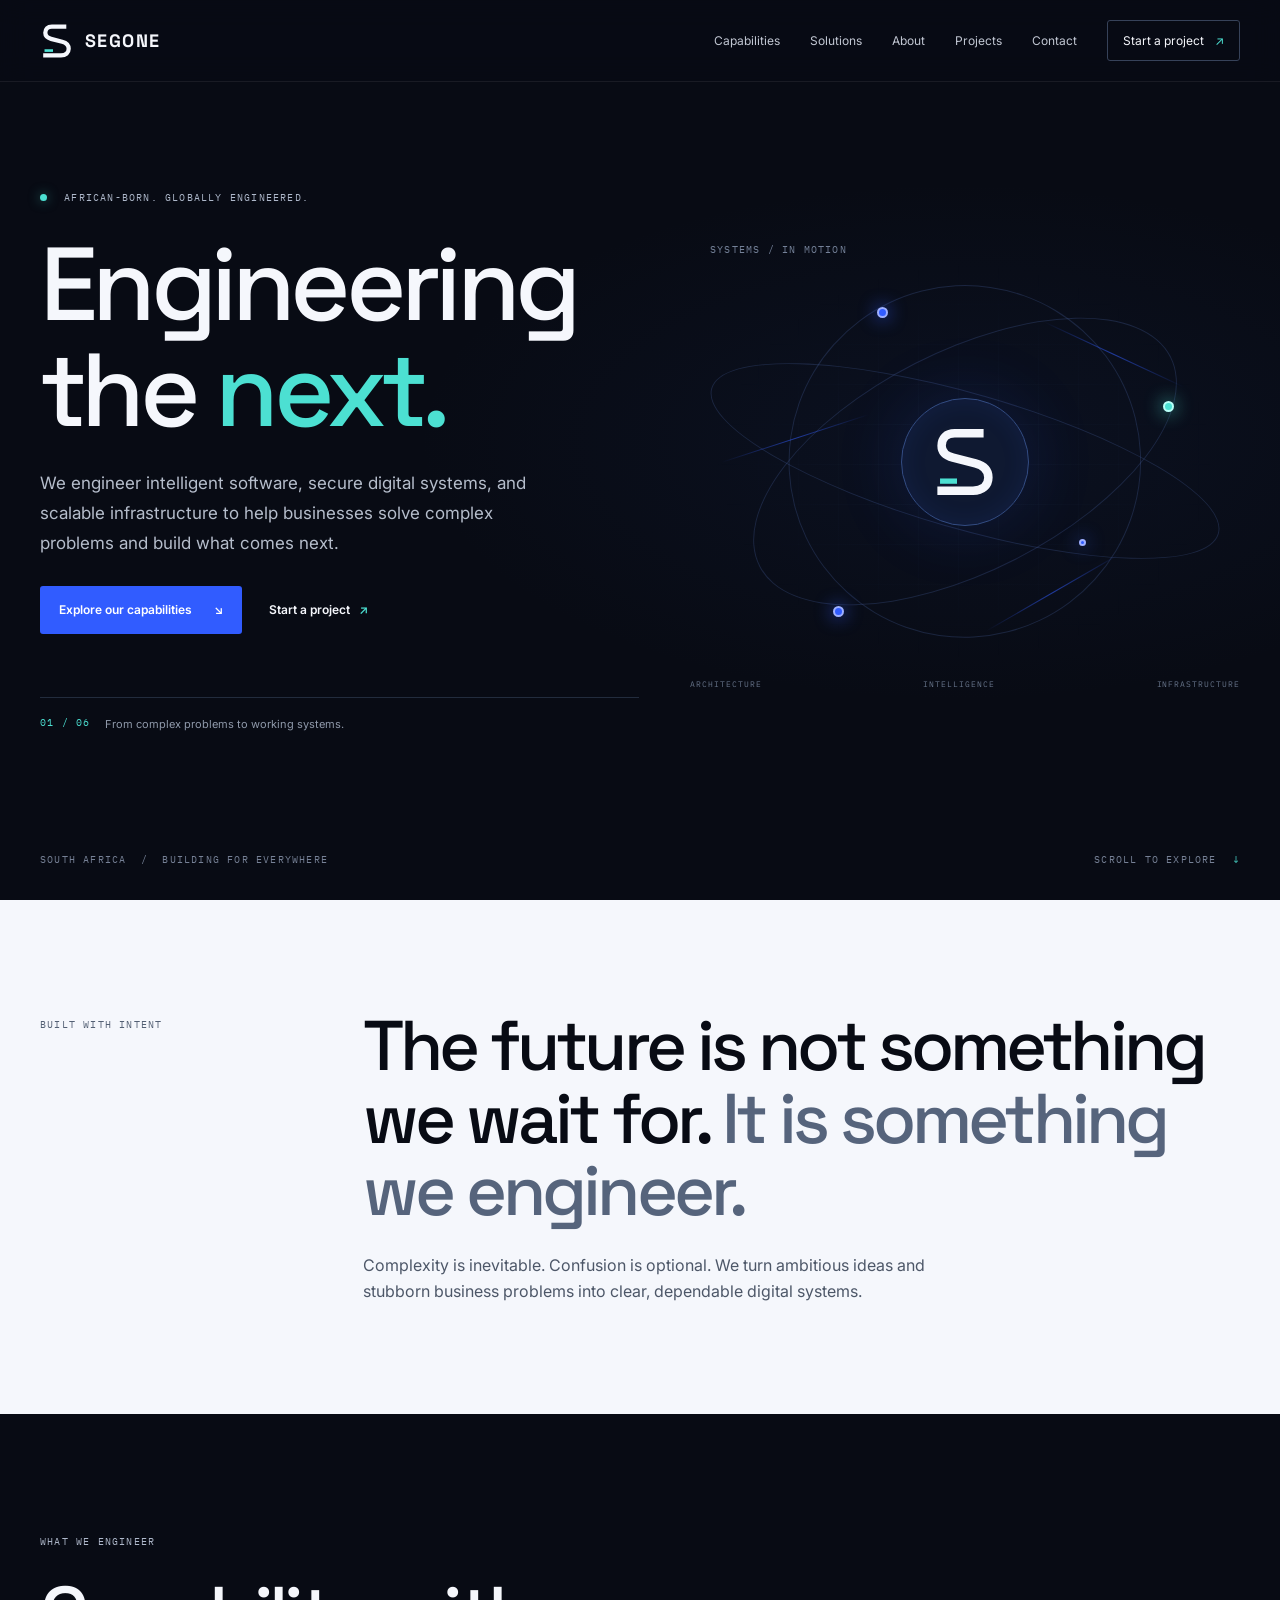
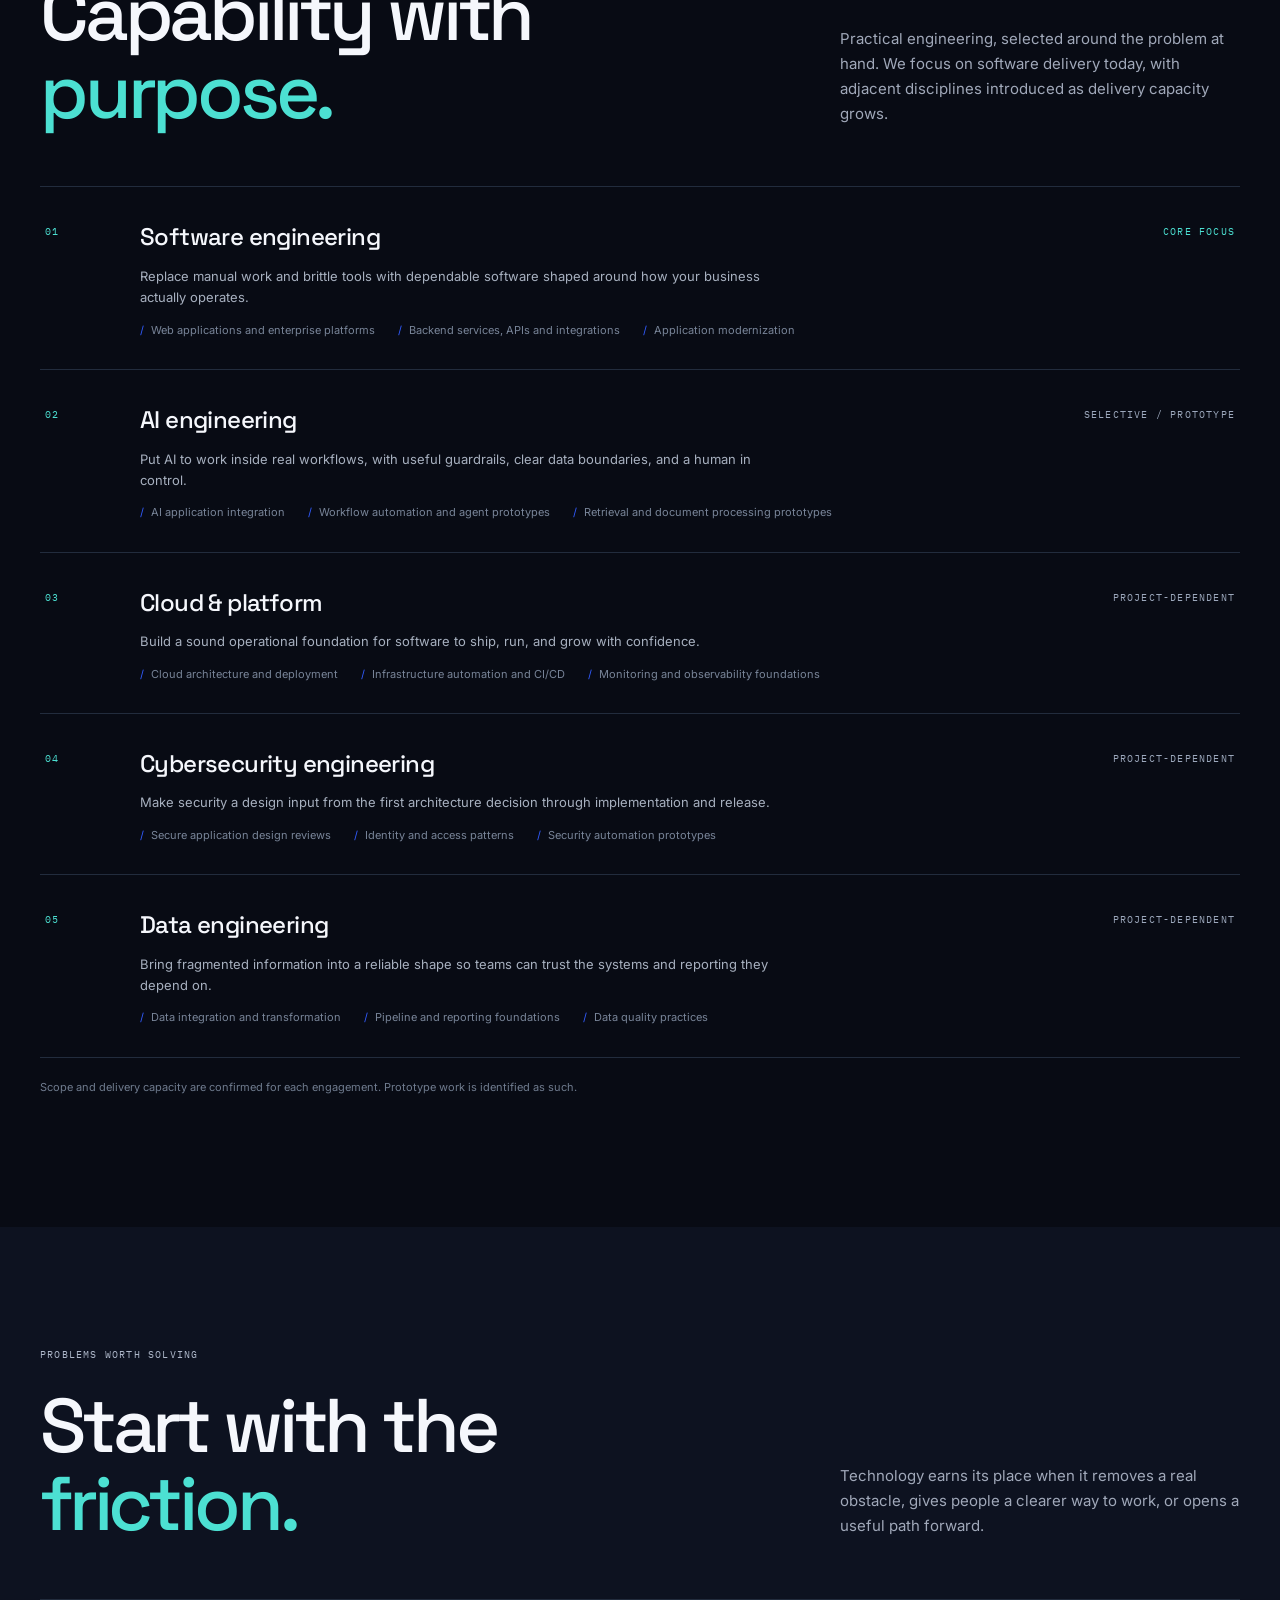
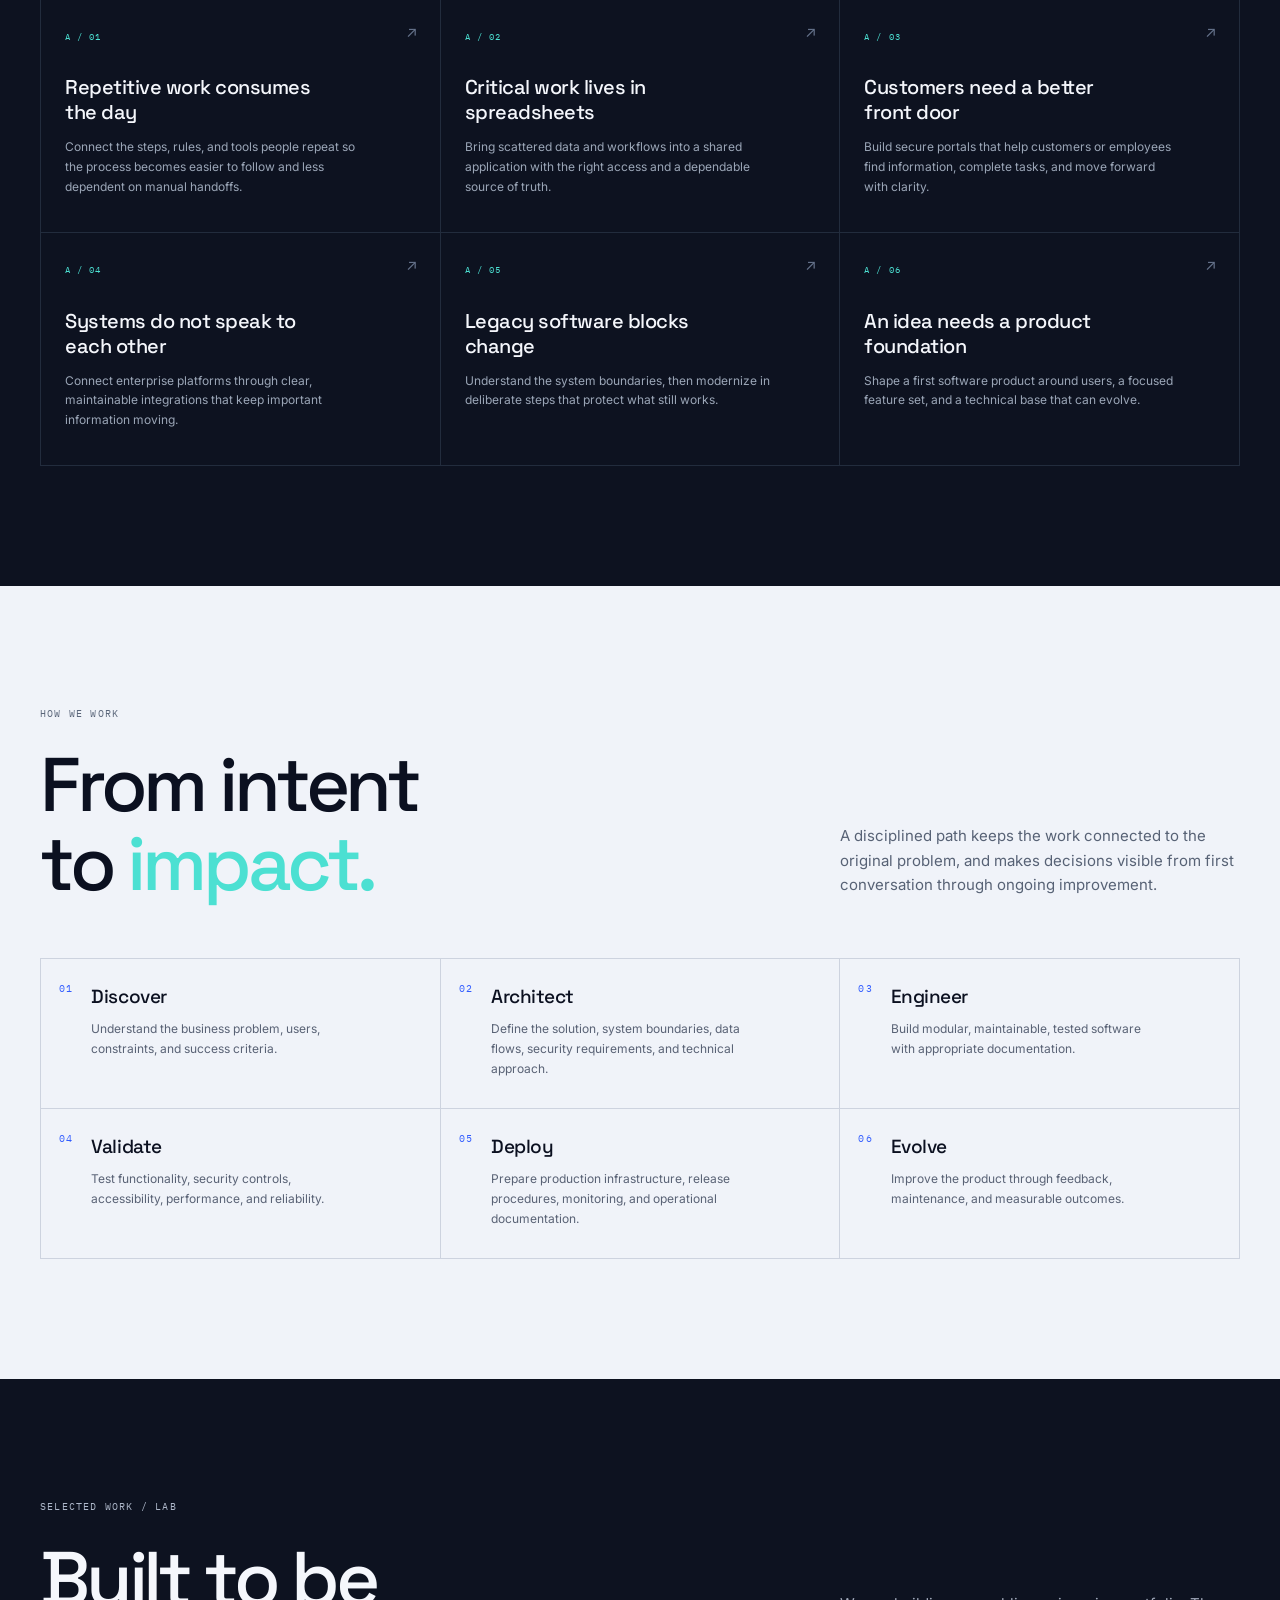
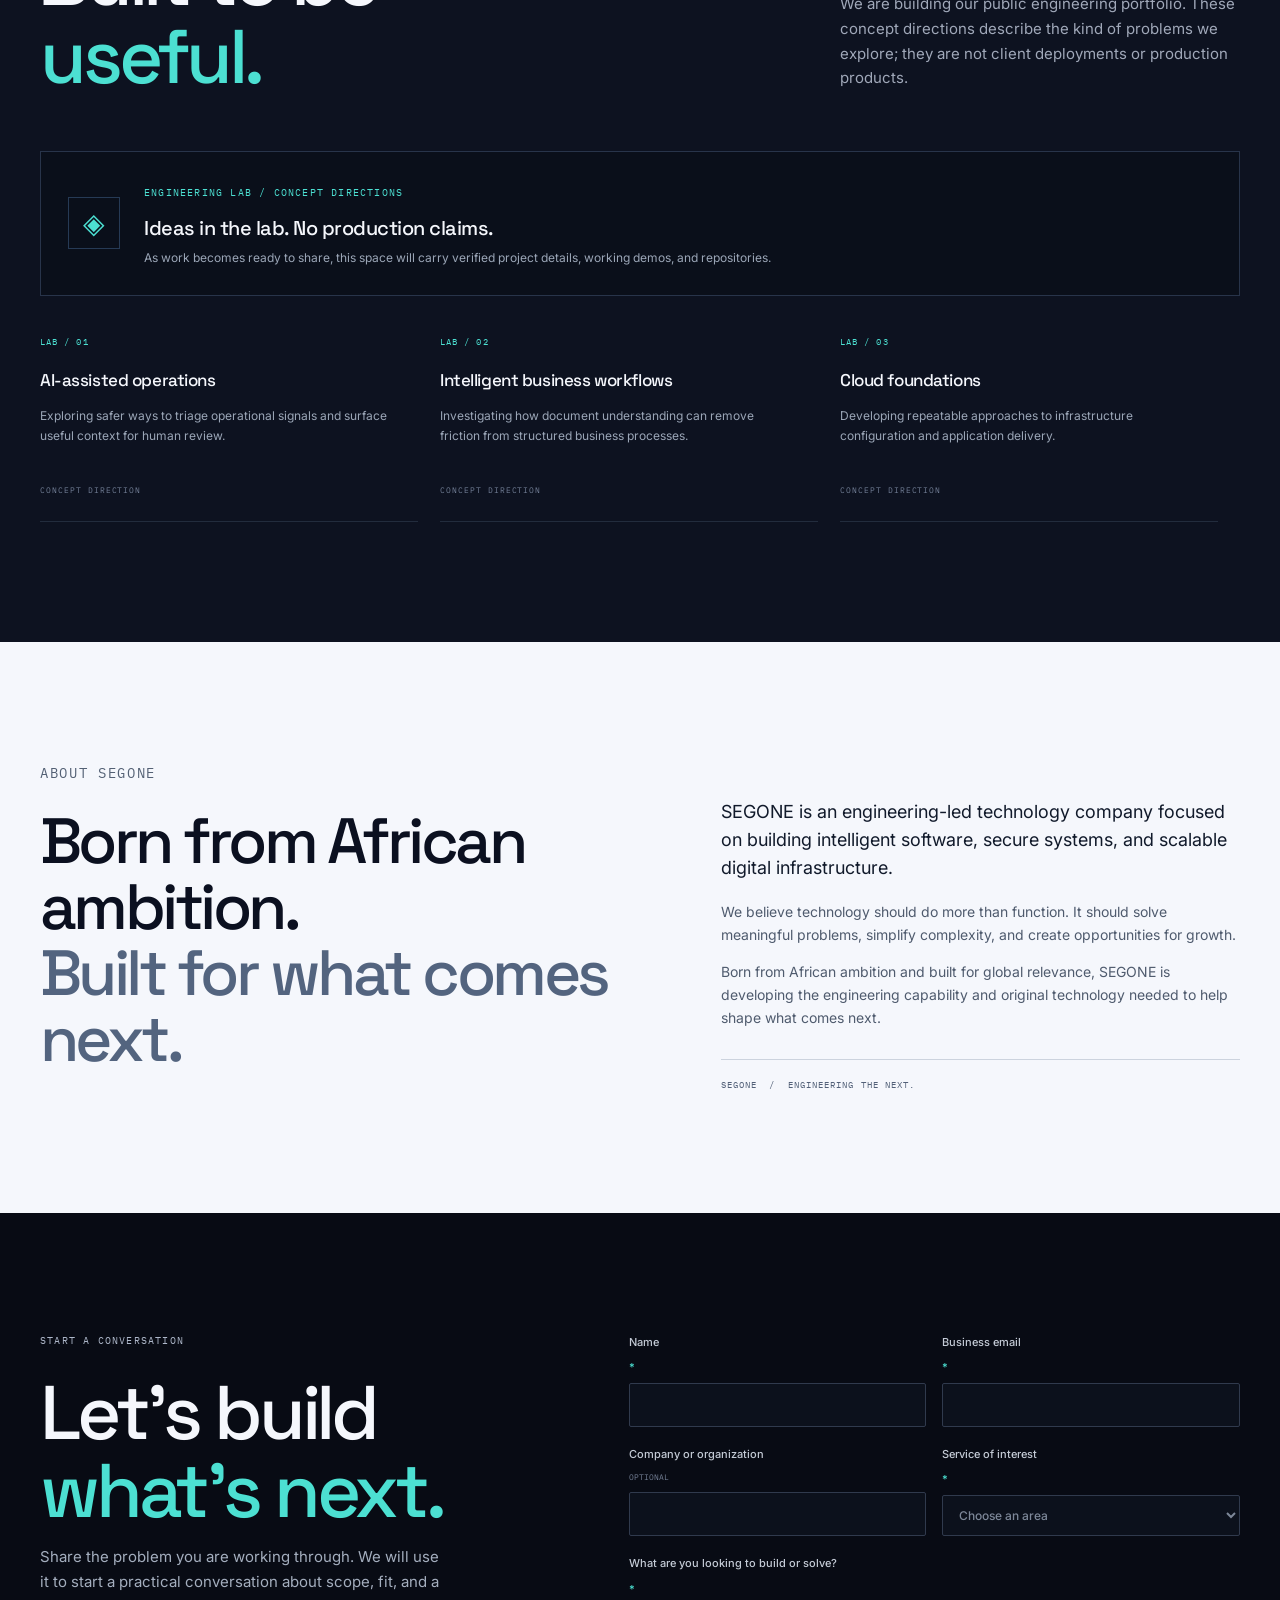
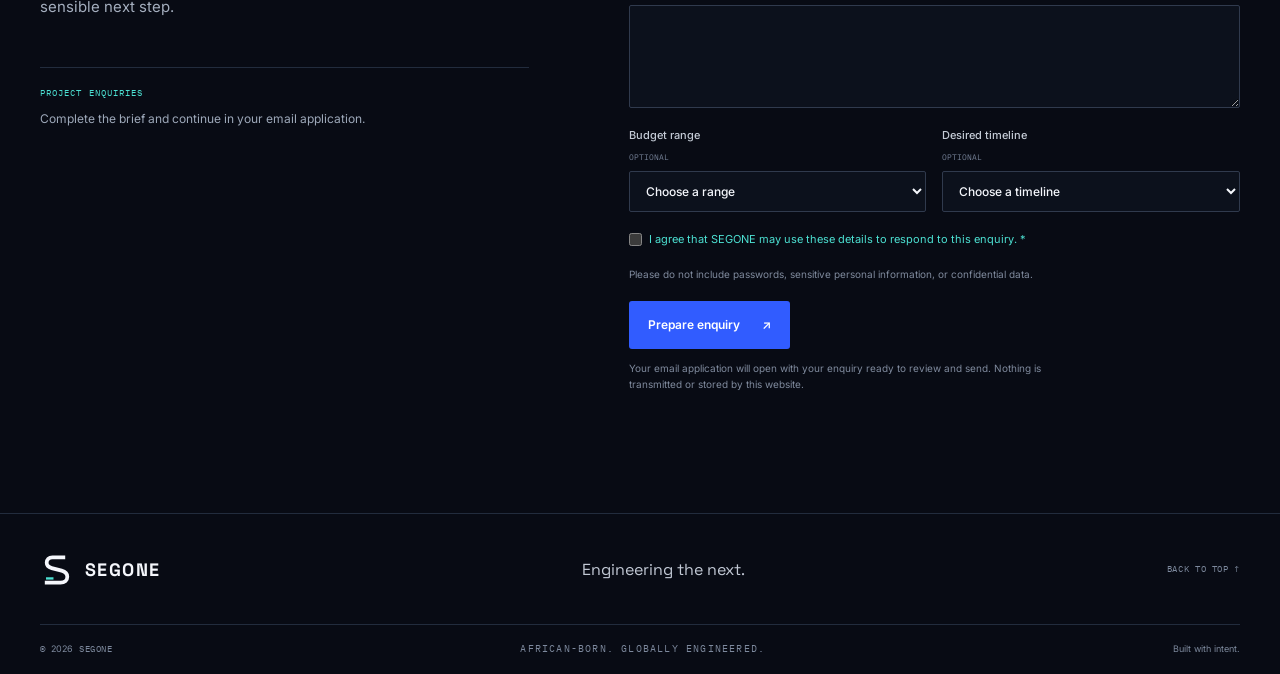
==== index.html @ 9eefb043 "Build SEGONE corporate website" ====
<!doctype html>
<html lang="en">
<head>
  <meta charset="utf-8">
  <meta name="viewport" content="width=device-width, initial-scale=1">
  <meta name="theme-color" content="#080b14">
  <meta name="description" content="SEGONE engineers intelligent software, secure digital systems, and scalable infrastructure to help businesses build what comes next.">
  <meta property="og:type" content="website">
  <meta property="og:title" content="SEGONE — Engineering the next.">
  <meta property="og:description" content="African-born. Globally engineered. Software, platforms, and intelligent systems built for what comes next.">
  <title>SEGONE — Engineering the next.</title>
  <link rel="icon" href="/assets/segone-mark.svg" type="image/svg+xml">
  <link rel="preconnect" href="https://fonts.googleapis.com">
  <link rel="preconnect" href="https://fonts.gstatic.com" crossorigin>
  <link href="https://fonts.googleapis.com/css2?family=IBM+Plex+Mono:wght@400;500&family=Inter:wght@400;500;600;700&family=Space+Grotesk:wght@400;500;600;700&display=swap" rel="stylesheet">
  <link rel="stylesheet" href="/styles.css">
  <script src="/script.js" defer></script>
</head>
<body>
  <a class="skip-link" href="#main">Skip to content</a>
  <header class="site-header" id="top">
    <div class="container nav-wrap">
      <a class="brand" href="#top" aria-label="SEGONE home">
        <img src="/assets/segone-mark.svg" alt="" width="34" height="34">
        <span>SEGONE</span>
      </a>
      <button class="menu-toggle" type="button" aria-expanded="false" aria-controls="primary-nav" aria-label="Open navigation"><span></span><span></span></button>
      <nav id="primary-nav" class="primary-nav" aria-label="Main navigation">
        <a href="#capabilities">Capabilities</a><a href="#solutions">Solutions</a><a href="#about">About</a><a href="#work">Projects</a><a href="#contact">Contact</a>
        <a class="nav-cta" href="#contact">Start a project <span aria-hidden="true">↗</span></a>
      </nav>
    </div>
  </header>
  <main id="main">
    <section class="hero section-pad">
      <div class="container hero-grid">
        <div class="hero-copy">
          <p class="eyebrow"><span class="status-dot"></span> AFRICAN-BORN. GLOBALLY ENGINEERED.</p>
          <h1>Engineering<br>the <span>next.</span></h1>
          <p class="hero-lede">We engineer intelligent software, secure digital systems, and scalable infrastructure to help businesses solve complex problems and build what comes next.</p>
          <div class="hero-actions"><a class="button button-primary" href="#capabilities">Explore our capabilities <span aria-hidden="true">↘</span></a><a class="text-link" href="#contact">Start a project <span aria-hidden="true">↗</span></a></div>
          <div class="hero-note"><span class="mono">01 / 06</span><span>From complex problems to working systems.</span></div>
        </div>
        <div class="system-visual" aria-label="Abstract systems architecture illustration" role="img">
          <div class="visual-label mono">SYSTEMS / IN MOTION</div><div class="orbit orbit-one"></div><div class="orbit orbit-two"></div><div class="orbit orbit-three"></div>
          <div class="core"><img src="/assets/segone-mark.svg" alt="" width="76" height="76"></div>
          <span class="node node-a"></span><span class="node node-b"></span><span class="node node-c"></span><span class="node node-d"></span>
          <span class="trace trace-a"></span><span class="trace trace-b"></span><span class="trace trace-c"></span>
          <div class="visual-caption mono"><span>ARCHITECTURE</span><span>INTELLIGENCE</span><span>INFRASTRUCTURE</span></div>
        </div>
      </div>
      <div class="container hero-foot"><span class="mono">SOUTH AFRICA&nbsp; / &nbsp;BUILDING FOR EVERYWHERE</span><span class="scroll-cue">SCROLL TO EXPLORE <span aria-hidden="true">↓</span></span></div>
    </section>

    <section class="intro section-pad"><div class="container intro-grid"><p class="eyebrow">BUILT WITH INTENT</p><h2>The future is not something we wait for. <span>It is something we engineer.</span></h2><p class="intro-copy">Complexity is inevitable. Confusion is optional. We turn ambitious ideas and stubborn business problems into clear, dependable digital systems.</p></div></section>

    <section class="section-pad capabilities" id="capabilities"><div class="container"><div class="section-heading"><div><p class="eyebrow">WHAT WE ENGINEER</p><h2>Capability with<br><span>purpose.</span></h2></div><p>Practical engineering, selected around the problem at hand. We focus on software delivery today, with adjacent disciplines introduced as delivery capacity grows.</p></div>
      <div class="capability-list">
        <article class="capability"><span class="cap-index mono">01</span><div><h3>Software engineering</h3><p>Replace manual work and brittle tools with dependable software shaped around how your business actually operates.</p><ul><li>Web applications and enterprise platforms</li><li>Backend services, APIs and integrations</li><li>Application modernization</li></ul></div><span class="cap-status">CORE FOCUS</span></article>
        <article class="capability"><span class="cap-index mono">02</span><div><h3>AI engineering</h3><p>Put AI to work inside real workflows, with useful guardrails, clear data boundaries, and a human in control.</p><ul><li>AI application integration</li><li>Workflow automation and agent prototypes</li><li>Retrieval and document processing prototypes</li></ul></div><span class="cap-status planned">SELECTIVE / PROTOTYPE</span></article>
        <article class="capability"><span class="cap-index mono">03</span><div><h3>Cloud &amp; platform</h3><p>Build a sound operational foundation for software to ship, run, and grow with confidence.</p><ul><li>Cloud architecture and deployment</li><li>Infrastructure automation and CI/CD</li><li>Monitoring and observability foundations</li></ul></div><span class="cap-status planned">PROJECT-DEPENDENT</span></article>
        <article class="capability"><span class="cap-index mono">04</span><div><h3>Cybersecurity engineering</h3><p>Make security a design input from the first architecture decision through implementation and release.</p><ul><li>Secure application design reviews</li><li>Identity and access patterns</li><li>Security automation prototypes</li></ul></div><span class="cap-status planned">PROJECT-DEPENDENT</span></article>
        <article class="capability"><span class="cap-index mono">05</span><div><h3>Data engineering</h3><p>Bring fragmented information into a reliable shape so teams can trust the systems and reporting they depend on.</p><ul><li>Data integration and transformation</li><li>Pipeline and reporting foundations</li><li>Data quality practices</li></ul></div><span class="cap-status planned">PROJECT-DEPENDENT</span></article>
      </div><p class="fine-print">Scope and delivery capacity are confirmed for each engagement. Prototype work is identified as such.</p>
    </div></section>

    <section class="section-pad solutions" id="solutions"><div class="container"><div class="section-heading"><div><p class="eyebrow">PROBLEMS WORTH SOLVING</p><h2>Start with the<br><span>friction.</span></h2></div><p>Technology earns its place when it removes a real obstacle, gives people a clearer way to work, or opens a useful path forward.</p></div>
      <div class="solution-grid">
        <article class="solution"><span class="solution-number mono">A / 01</span><h3>Repetitive work consumes the day</h3><p>Connect the steps, rules, and tools people repeat so the process becomes easier to follow and less dependent on manual handoffs.</p><span class="solution-arrow" aria-hidden="true">↗</span></article>
        <article class="solution"><span class="solution-number mono">A / 02</span><h3>Critical work lives in spreadsheets</h3><p>Bring scattered data and workflows into a shared application with the right access and a dependable source of truth.</p><span class="solution-arrow" aria-hidden="true">↗</span></article>
        <article class="solution"><span class="solution-number mono">A / 03</span><h3>Customers need a better front door</h3><p>Build secure portals that help customers or employees find information, complete tasks, and move forward with clarity.</p><span class="solution-arrow" aria-hidden="true">↗</span></article>
        <article class="solution"><span class="solution-number mono">A / 04</span><h3>Systems do not speak to each other</h3><p>Connect enterprise platforms through clear, maintainable integrations that keep important information moving.</p><span class="solution-arrow" aria-hidden="true">↗</span></article>
        <article class="solution"><span class="solution-number mono">A / 05</span><h3>Legacy software blocks change</h3><p>Understand the system boundaries, then modernize in deliberate steps that protect what still works.</p><span class="solution-arrow" aria-hidden="true">↗</span></article>
        <article class="solution"><span class="solution-number mono">A / 06</span><h3>An idea needs a product foundation</h3><p>Shape a first software product around users, a focused feature set, and a technical base that can evolve.</p><span class="solution-arrow" aria-hidden="true">↗</span></article>
      </div>
    </div></section>

    <section class="section-pad approach"><div class="container"><div class="section-heading"><div><p class="eyebrow">HOW WE WORK</p><h2>From intent<br>to <span>impact.</span></h2></div><p>A disciplined path keeps the work connected to the original problem, and makes decisions visible from first conversation through ongoing improvement.</p></div>
      <ol class="steps"><li><span class="step-no mono">01</span><div><h3>Discover</h3><p>Understand the business problem, users, constraints, and success criteria.</p></div></li><li><span class="step-no mono">02</span><div><h3>Architect</h3><p>Define the solution, system boundaries, data flows, security requirements, and technical approach.</p></div></li><li><span class="step-no mono">03</span><div><h3>Engineer</h3><p>Build modular, maintainable, tested software with appropriate documentation.</p></div></li><li><span class="step-no mono">04</span><div><h3>Validate</h3><p>Test functionality, security controls, accessibility, performance, and reliability.</p></div></li><li><span class="step-no mono">05</span><div><h3>Deploy</h3><p>Prepare production infrastructure, release procedures, monitoring, and operational documentation.</p></div></li><li><span class="step-no mono">06</span><div><h3>Evolve</h3><p>Improve the product through feedback, maintenance, and measurable outcomes.</p></div></li></ol>
    </div></section>

    <section class="section-pad work" id="work"><div class="container"><div class="section-heading"><div><p class="eyebrow">SELECTED WORK / LAB</p><h2>Built to be<br><span>useful.</span></h2></div><p>We are building our public engineering portfolio. These concept directions describe the kind of problems we explore; they are not client deployments or production products.</p></div>
      <div class="lab-note"><span class="lab-symbol" aria-hidden="true">◈</span><div><span class="cap-status">ENGINEERING LAB / CONCEPT DIRECTIONS</span><h3>Ideas in the lab. No production claims.</h3><p>As work becomes ready to share, this space will carry verified project details, working demos, and repositories.</p></div></div>
      <div class="concept-list"><div><span class="mono">LAB / 01</span><h3>AI-assisted operations</h3><p>Exploring safer ways to triage operational signals and surface useful context for human review.</p><span class="concept-state">CONCEPT DIRECTION</span></div><div><span class="mono">LAB / 02</span><h3>Intelligent business workflows</h3><p>Investigating how document understanding can remove friction from structured business processes.</p><span class="concept-state">CONCEPT DIRECTION</span></div><div><span class="mono">LAB / 03</span><h3>Cloud foundations</h3><p>Developing repeatable approaches to infrastructure configuration and application delivery.</p><span class="concept-state">CONCEPT DIRECTION</span></div></div>
    </div></section>

    <section class="section-pad about" id="about"><div class="container about-grid"><div><p class="eyebrow">ABOUT SEGONE</p><h2>Born from African ambition.<br><span>Built for what comes next.</span></h2></div><div><p class="about-lede">SEGONE is an engineering-led technology company focused on building intelligent software, secure systems, and scalable digital infrastructure.</p><p>We believe technology should do more than function. It should solve meaningful problems, simplify complexity, and create opportunities for growth.</p><p>Born from African ambition and built for global relevance, SEGONE is developing the engineering capability and original technology needed to help shape what comes next.</p><div class="about-signoff mono">SEGONE&nbsp; / &nbsp;ENGINEERING THE NEXT.</div></div></div></section>

    <section class="section-pad contact" id="contact"><div class="container contact-grid"><div class="contact-copy"><p class="eyebrow">START A CONVERSATION</p><h2>Let's build<br><span>what's next.</span></h2><p>Share the problem you are working through. We will use it to start a practical conversation about scope, fit, and a sensible next step.</p><div class="contact-detail"><span class="mono">PROJECT ENQUIRIES</span><span>Complete the brief and continue in your email application.</span></div></div>
      <form id="enquiry-form" class="enquiry-form" novalidate>
        <div class="form-row"><label for="name">Name <span>*</span><input id="name" name="name" autocomplete="name" required maxlength="100"></label><label for="email">Business email <span>*</span><input id="email" name="email" type="email" autocomplete="email" required maxlength="254"></label></div>
        <div class="form-row"><label for="company">Company or organization <small>OPTIONAL</small><input id="company" name="company" autocomplete="organization" maxlength="120"></label><label for="service">Service of interest <span>*</span><select id="service" name="service" required><option value="">Choose an area</option><option>Software engineering</option><option>AI engineering</option><option>Cloud &amp; platform engineering</option><option>Cybersecurity engineering</option><option>Data engineering</option><option>Not sure yet</option></select></label></div>
        <label for="description">What are you looking to build or solve? <span>*</span><textarea id="description" name="description" rows="4" required minlength="20" maxlength="3000"></textarea></label>
        <div class="form-row"><label for="budget">Budget range <small>OPTIONAL</small><select id="budget" name="budget"><option value="">Choose a range</option><option>Under $5,000</option><option>$5,000–$15,000</option><option>$15,000–$50,000</option><option>$50,000+</option><option>To be determined</option></select></label><label for="timeline">Desired timeline <small>OPTIONAL</small><select id="timeline" name="timeline"><option value="">Choose a timeline</option><option>Within 1 month</option><option>1–3 months</option><option>3–6 months</option><option>Flexible / exploratory</option></select></label></div>
        <label class="consent"><input type="checkbox" name="consent" required><span>I agree that SEGONE may use these details to respond to this enquiry. <span>*</span></span></label>
        <p class="privacy-note">Please do not include passwords, sensitive personal information, or confidential data.</p>
        <div id="form-status" class="form-status" role="status" aria-live="polite"></div>
        <button class="button button-primary submit-button" type="submit">Prepare enquiry <span aria-hidden="true">↗</span></button>
        <p class="form-boundary">Your email application will open with your enquiry ready to review and send. Nothing is transmitted or stored by this website.</p>
      </form>
    </div></section>
  </main>
  <footer class="site-footer"><div class="container footer-top"><a class="brand" href="#top"><img src="/assets/segone-mark.svg" alt="" width="30" height="30"><span>SEGONE</span></a><p>Engineering the next.</p><a class="footer-top-link" href="#top">BACK TO TOP ↑</a></div><div class="container footer-bottom"><span>© <span id="year"></span> SEGONE</span><span class="mono">AFRICAN-BORN. GLOBALLY ENGINEERED.</span><span>Built with intent.</span></div></footer>
</body>
</html>
---- styles.css ----
:root{color-scheme:dark;--obsidian:#080b14;--surface:#0d1220;--surface-2:#111827;--platinum:#f5f7fc;--muted:#a0a8b9;--faint:#697386;--line:#222c3d;--cobalt:#315cff;--teal:#4ce0d2;--font-head:'Space Grotesk',Arial,sans-serif;--font-body:Inter,Arial,sans-serif;--font-mono:'IBM Plex Mono',monospace;--page:1200px}*{box-sizing:border-box}html{scroll-behavior:smooth;scroll-padding-top:88px}body{margin:0;background:var(--obsidian);color:var(--platinum);font-family:var(--font-body);font-size:15px;line-height:1.65;-webkit-font-smoothing:antialiased}a{color:inherit;text-decoration:none}button,input,select,textarea{font:inherit}.container{width:min(var(--page),calc(100% - 64px));margin-inline:auto}.section-pad{padding:120px 0}.skip-link{position:absolute;z-index:20;top:-60px;left:16px;background:var(--platinum);color:var(--obsidian);padding:12px 18px}.skip-link:focus{top:12px}.site-header{height:82px;position:sticky;top:0;z-index:10;background:rgba(8,11,20,.9);backdrop-filter:blur(14px);border-bottom:1px solid rgba(255,255,255,.07)}.nav-wrap,.primary-nav,.brand{display:flex;align-items:center}.nav-wrap{height:100%;justify-content:space-between}.brand{gap:11px;font-family:var(--font-head);font-size:18px;font-weight:700;letter-spacing:.08em}.brand img{width:34px}.primary-nav{gap:30px;font-size:12px;color:#c1c7d3}.primary-nav>a:not(.nav-cta):hover,.text-link:hover{color:var(--teal)}.nav-cta{padding:10px 15px;border:1px solid #364259;border-radius:3px;color:var(--platinum)}.nav-cta span{color:var(--teal);margin-left:8px}.menu-toggle{display:none}.hero{padding-top:108px;padding-bottom:32px;min-height:calc(100vh - 82px);display:flex;flex-direction:column;justify-content:space-between;overflow:hidden;background:radial-gradient(ellipse at 75% 44%,rgba(29,53,111,.14),transparent 40%)}.hero-grid{display:grid;grid-template-columns:1fr .92fr;align-items:center;gap:50px}.eyebrow,.mono,.cap-status,.concept-state,.scroll-cue{font-family:var(--font-mono);font-size:10px;letter-spacing:.12em}.eyebrow{color:#aeb8ca;margin:0 0 24px}.status-dot{display:inline-block;width:7px;height:7px;background:var(--teal);border-radius:50%;margin-right:10px;box-shadow:0 0 12px #4ce0d280}.hero h1,.section-heading h2,.intro h2,.about h2,.contact h2{font-family:var(--font-head);font-weight:500;letter-spacing:-.055em;line-height:1.03;margin:0}.hero h1{font-size:clamp(64px,8.1vw,112px)}.hero h1 span,.section-heading h2 span,.intro h2 span,.about h2 span,.contact h2 span{color:var(--teal)}.hero-lede{max-width:520px;color:#b5bdcb;font-size:17px;line-height:1.75;margin:25px 0 28px}.hero-actions{display:flex;align-items:center;gap:27px}.button{display:inline-flex;align-items:center;justify-content:center;gap:22px;padding:14px 19px;border-radius:3px;font-weight:600;font-size:12px;border:0;cursor:pointer;transition:background .2s,transform .2s}.button-primary{background:var(--cobalt);color:white}.button-primary:hover{background:#466cff;transform:translateY(-2px)}.text-link{font-size:12px;font-weight:600}.text-link span{color:var(--teal);margin-left:6px}.hero-note{display:flex;gap:15px;margin-top:63px;padding-top:17px;border-top:1px solid var(--line);color:#8f99aa;font-size:11px}.hero-note .mono{color:var(--teal)}.system-visual{position:relative;height:470px;max-width:550px;justify-self:end;width:100%;display:grid;place-items:center}.system-visual:before{content:"";position:absolute;inset:8% 5%;background-image:linear-gradient(rgba(68,91,132,.07) 1px,transparent 1px),linear-gradient(90deg,rgba(68,91,132,.07) 1px,transparent 1px);background-size:40px 40px;mask-image:radial-gradient(ellipse,black,transparent 72%)}.visual-label{position:absolute;top:15px;left:20px;color:#748198}.orbit{position:absolute;border:1px solid rgba(91,123,200,.22);border-radius:50%;transform:rotate(-27deg)}.orbit-one{width:84%;height:47%}.orbit-two{width:64%;height:75%;transform:rotate(42deg)}.orbit-three{width:96%;height:29%;transform:rotate(16deg)}.core{width:128px;height:128px;display:grid;place-items:center;background:#0f1931;border:1px solid #334c83;border-radius:50%;box-shadow:0 0 70px #315cff25, inset 0 0 26px #315cff18;z-index:1}.core img{width:68px}.node{position:absolute;z-index:2;width:11px;height:11px;border-radius:50%;background:var(--cobalt);border:2px solid #9fb0ff;box-shadow:0 0 18px #315cff}.node-a{top:17%;left:34%}.node-b{top:37%;right:12%;background:var(--teal);border-color:#b8fff7;box-shadow:0 0 18px #4ce0d2}.node-c{bottom:17%;left:26%}.node-d{bottom:32%;right:28%;width:7px;height:7px}.trace{position:absolute;height:1px;background:linear-gradient(90deg,transparent,#315cff91,transparent);width:28%;transform:rotate(25deg)}.trace-a{top:27%;right:9%}.trace-b{bottom:22%;right:20%;transform:rotate(-30deg)}.trace-c{top:45%;left:5%;transform:rotate(-18deg)}.visual-caption{position:absolute;bottom:5px;width:100%;display:flex;justify-content:space-between;color:#67748a;font-size:8px}.hero-foot{display:flex;justify-content:space-between;color:#768196;font-size:9px}.scroll-cue span{color:var(--teal);margin-left:9px}.intro{background:var(--platinum);color:var(--obsidian);padding-block:110px}.intro-grid{display:grid;grid-template-columns:.5fr 1.5fr;column-gap:30px;row-gap:24px}.intro .eyebrow{color:#536074;margin-top:7px}.intro h2{font-size:clamp(40px,5.5vw,72px);max-width:900px}.intro h2 span{color:#56647c}.intro-copy{grid-column:2;max-width:600px;margin:0;color:#4d5768;font-size:16px}.section-heading{display:flex;justify-content:space-between;align-items:end;gap:50px;margin-bottom:55px}.section-heading h2,.about h2,.contact h2{font-size:clamp(46px,6vw,76px)}.section-heading>p{max-width:400px;color:var(--muted);margin:0 0 5px}.capability-list{border-top:1px solid var(--line)}.capability{display:grid;grid-template-columns:70px 1fr auto;gap:25px;padding:30px 5px;border-bottom:1px solid var(--line);align-items:start}.cap-index{color:var(--teal);padding-top:7px}.capability h3,.solution h3,.steps h3,.lab-note h3,.concept-list h3{font-family:var(--font-head);font-weight:500;letter-spacing:-.025em}.capability h3{font-size:24px;margin:0 0 9px}.capability p{color:#a7b0bf;margin:0 0 12px;max-width:630px;font-size:13px}.capability ul{padding:0;margin:0;list-style:none;display:flex;flex-wrap:wrap;gap:8px 23px;color:#788498;font-size:11px}.capability li:before{content:"/";color:var(--cobalt);margin-right:7px}.cap-status{color:var(--teal);white-space:nowrap;padding-top:7px}.cap-status.planned{color:#9ca8bc}.fine-print{font-size:11px;color:#6f7b8e;margin-top:20px}.solutions{background:#0d1220}.solution-grid{display:grid;grid-template-columns:repeat(3,1fr);border-top:1px solid var(--line);border-left:1px solid var(--line)}.solution{position:relative;min-height:230px;padding:23px 24px;border-right:1px solid var(--line);border-bottom:1px solid var(--line)}.solution-number{color:var(--teal);font-size:9px}.solution h3{font-size:20px;line-height:1.25;margin:28px 0 12px;max-width:270px}.solution p{font-size:12px;color:#9ba6b7;max-width:310px}.solution-arrow{position:absolute;right:22px;top:20px;color:#65728a}.approach{background:#f0f3f9;color:#0b1020}.approach .section-heading>p{color:#576275}.approach .eyebrow{color:#596579}.steps{list-style:none;padding:0;margin:0;display:grid;grid-template-columns:repeat(3,1fr);border-top:1px solid #cdd3df;border-left:1px solid #cdd3df}.steps li{display:flex;gap:18px;min-height:150px;padding:22px 18px;border-right:1px solid #cdd3df;border-bottom:1px solid #cdd3df}.step-no{color:#315cff}.steps h3{margin:0 0 7px;font-size:19px}.steps p{margin:0;color:#596275;font-size:12px;max-width:250px}.work{background:#0d1220}.lab-note{display:flex;align-items:center;gap:24px;padding:27px;border:1px solid #28344a;background:#0a0f1a}.lab-symbol{width:52px;height:52px;display:grid;place-items:center;color:var(--teal);font-size:28px;border:1px solid #263a55}.lab-note h3{font-size:20px;margin:8px 0 3px}.lab-note p{color:#9ba6b7;font-size:12px;margin:0}.concept-list{display:grid;grid-template-columns:repeat(3,1fr);margin-top:12px}.concept-list>div{padding:20px 22px 20px 0;margin-right:22px;border-bottom:1px solid var(--line)}.concept-list .mono{font-size:9px;color:var(--teal)}.concept-list h3{font-size:17px;margin:14px 0 5px}.concept-list p{font-size:12px;color:#9ba6b7;min-height:58px}.concept-state{font-size:8px;color:#748198}.about{background:var(--platinum);color:#0b1020}.about-grid{display:grid;grid-template-columns:1fr .85fr;gap:70px}.about .eyebrow{color:#536074}.about h2{font-size:clamp(42px,5vw,65px)}.about h2 span{color:#53647f}.about-grid>div+div{padding-top:36px}.about-grid p{font-size:14px;color:#4f5b6e}.about-grid .about-lede{font-size:18px;line-height:1.55;color:#111a2b;margin-top:0}.about-signoff{margin-top:30px;padding-top:18px;border-top:1px solid #ccd3de;color:#526078;font-size:9px}.contact{background:var(--obsidian)}.contact-grid{display:grid;grid-template-columns:.8fr 1fr;gap:100px}.contact-copy>p:not(.eyebrow){color:#a4aebe;max-width:400px}.contact-detail{margin-top:48px;padding-top:18px;border-top:1px solid var(--line);display:grid;gap:8px;color:#9da8b9;font-size:12px}.contact-detail .mono{color:var(--teal);font-size:9px}.enquiry-form{display:grid;gap:18px}.form-row{display:grid;grid-template-columns:1fr 1fr;gap:16px}.enquiry-form label{display:grid;gap:7px;color:#c4cbd6;font-size:11px;font-weight:500}.enquiry-form label>span,.consent>span>span{color:var(--teal)}.enquiry-form small{color:#758197;font-family:var(--font-mono);font-size:8px;font-weight:400}.enquiry-form input:not([type=checkbox]),.enquiry-form select,.enquiry-form textarea{width:100%;color:var(--platinum);background:#0c111c;border:1px solid #303a4d;border-radius:2px;padding:11px 12px;outline:none;font-size:12px}.enquiry-form textarea{resize:vertical;min-height:98px}.enquiry-form input:focus,.enquiry-form select:focus,.enquiry-form textarea:focus{border-color:var(--teal);box-shadow:0 0 0 2px #4ce0d21e}.enquiry-form select:invalid{color:#7d8798}.enquiry-form option{color:var(--platinum);background:#0c111c}.consent{display:flex!important;grid-template-columns:auto 1fr!important;align-items:start;font-weight:400!important}.consent input{accent-color:var(--cobalt);margin:3px 0 0}.privacy-note,.form-boundary{font-size:10px;color:#7f8a9d;margin:0}.form-status{font-size:12px;color:#ffb9b9;min-height:0}.form-status:empty{display:none}.submit-button{justify-self:start}.form-boundary{margin-top:-7px;max-width:430px}.site-footer{border-top:1px solid var(--line);padding:27px 0 16px}.footer-top,.footer-bottom{display:flex;align-items:center;justify-content:space-between}.footer-top{padding-bottom:25px}.footer-top p{font-family:var(--font-head);font-size:16px;color:#c2c9d5}.footer-top-link,.footer-bottom{font-family:var(--font-mono);font-size:9px;color:#7d899d;letter-spacing:.07em}.footer-bottom{border-top:1px solid var(--line);padding-top:16px}.footer-bottom span:last-child{font-family:var(--font-body);letter-spacing:0}
@media(max-width:900px){.container{width:min(var(--page),calc(100% - 48px))}.primary-nav{gap:18px}.hero-grid{gap:20px}.system-visual{height:390px}.section-pad{padding:95px 0}.contact-grid{gap:50px}.capability{grid-template-columns:45px 1fr}.cap-status{grid-column:2;grid-row:1;margin-top:3px}.capability h3{margin-top:25px}}
@media(max-width:700px){html{scroll-padding-top:72px}.container{width:calc(100% - 40px)}.site-header{height:68px}.brand{font-size:16px}.brand img{width:30px}.menu-toggle{display:flex;flex-direction:column;gap:5px;padding:10px;border:1px solid #354056;background:transparent;border-radius:2px;color:white}.menu-toggle span{width:18px;height:1px;background:#e8ecf5;transition:transform .2s}.menu-toggle[aria-expanded=true] span:first-child{transform:translateY(3px) rotate(45deg)}.menu-toggle[aria-expanded=true] span:last-child{transform:translateY(-3px) rotate(-45deg)}.primary-nav{position:absolute;left:0;right:0;top:67px;padding:18px 20px 24px;display:none;align-items:stretch;gap:0;flex-direction:column;background:#0b101b;border-bottom:1px solid var(--line)}.primary-nav.is-open{display:flex}.primary-nav a{padding:12px 4px;border-bottom:1px solid #1e293a}.primary-nav .nav-cta{margin-top:13px;text-align:center;border:1px solid #364259}.hero{padding-top:66px;min-height:auto;padding-bottom:23px}.hero-grid{grid-template-columns:1fr;gap:28px}.hero h1{font-size:clamp(59px,16vw,90px)}.hero-lede{font-size:15px;margin:20px 0 23px}.hero-note{margin-top:37px}.system-visual{height:290px;max-width:none;justify-self:stretch}.visual-label{left:0;font-size:8px}.visual-caption{font-size:6px}.core{width:96px;height:96px}.core img{width:54px}.hero-foot{gap:15px;font-size:7px}.section-pad{padding:76px 0}.intro{padding-block:72px}.intro-grid{grid-template-columns:1fr;gap:15px}.intro .eyebrow{margin:0}.intro h2{font-size:clamp(38px,10vw,57px)}.intro-copy{grid-column:1;font-size:14px}.section-heading{display:block;margin-bottom:32px}.section-heading h2,.contact h2{font-size:clamp(45px,12vw,65px)}.section-heading>p{margin-top:20px;font-size:13px}.capability{grid-template-columns:32px 1fr;gap:13px;padding:24px 0}.cap-index{font-size:9px}.capability h3{font-size:21px;margin-top:0}.cap-status{grid-column:2;grid-row:auto;font-size:8px;padding-top:0}.capability p{font-size:12px}.capability ul{display:grid;gap:5px}.solution-grid{grid-template-columns:1fr 1fr}.solution{min-height:220px;padding:18px 15px}.solution h3{font-size:17px;margin-top:24px}.solution p{font-size:11px}.steps{grid-template-columns:1fr 1fr}.steps li{padding:17px 12px;gap:11px;min-height:142px}.steps h3{font-size:16px}.steps p{font-size:11px}.concept-list{grid-template-columns:1fr}.concept-list>div{margin-right:0;padding:15px 0}.concept-list p{min-height:0}.lab-note{padding:18px;gap:15px}.lab-symbol{flex:none;width:42px;height:42px}.about-grid{grid-template-columns:1fr;gap:22px}.about h2{font-size:clamp(40px,10vw,58px)}.about-grid>div+div{padding-top:0}.contact-grid{grid-template-columns:1fr;gap:38px}.contact h2{font-size:58px}.contact-detail{margin-top:28px}.form-row{grid-template-columns:1fr;gap:16px}.footer-top p{display:none}.footer-bottom{gap:10px;flex-wrap:wrap;font-size:8px}.footer-bottom .mono{display:none}}
@media(max-width:380px){.container{width:calc(100% - 32px)}.solution-grid{grid-template-columns:1fr}.solution{min-height:175px}.solution h3{max-width:none}.hero-actions{gap:17px}.button{padding:13px 14px;gap:12px;font-size:11px}.text-link{font-size:11px}.steps{grid-template-columns:1fr}.steps li{min-height:112px}}
@media(prefers-reduced-motion:reduce){*,*::before,*::after{scroll-behavior:auto!important;transition:none!important;animation:none!important}}
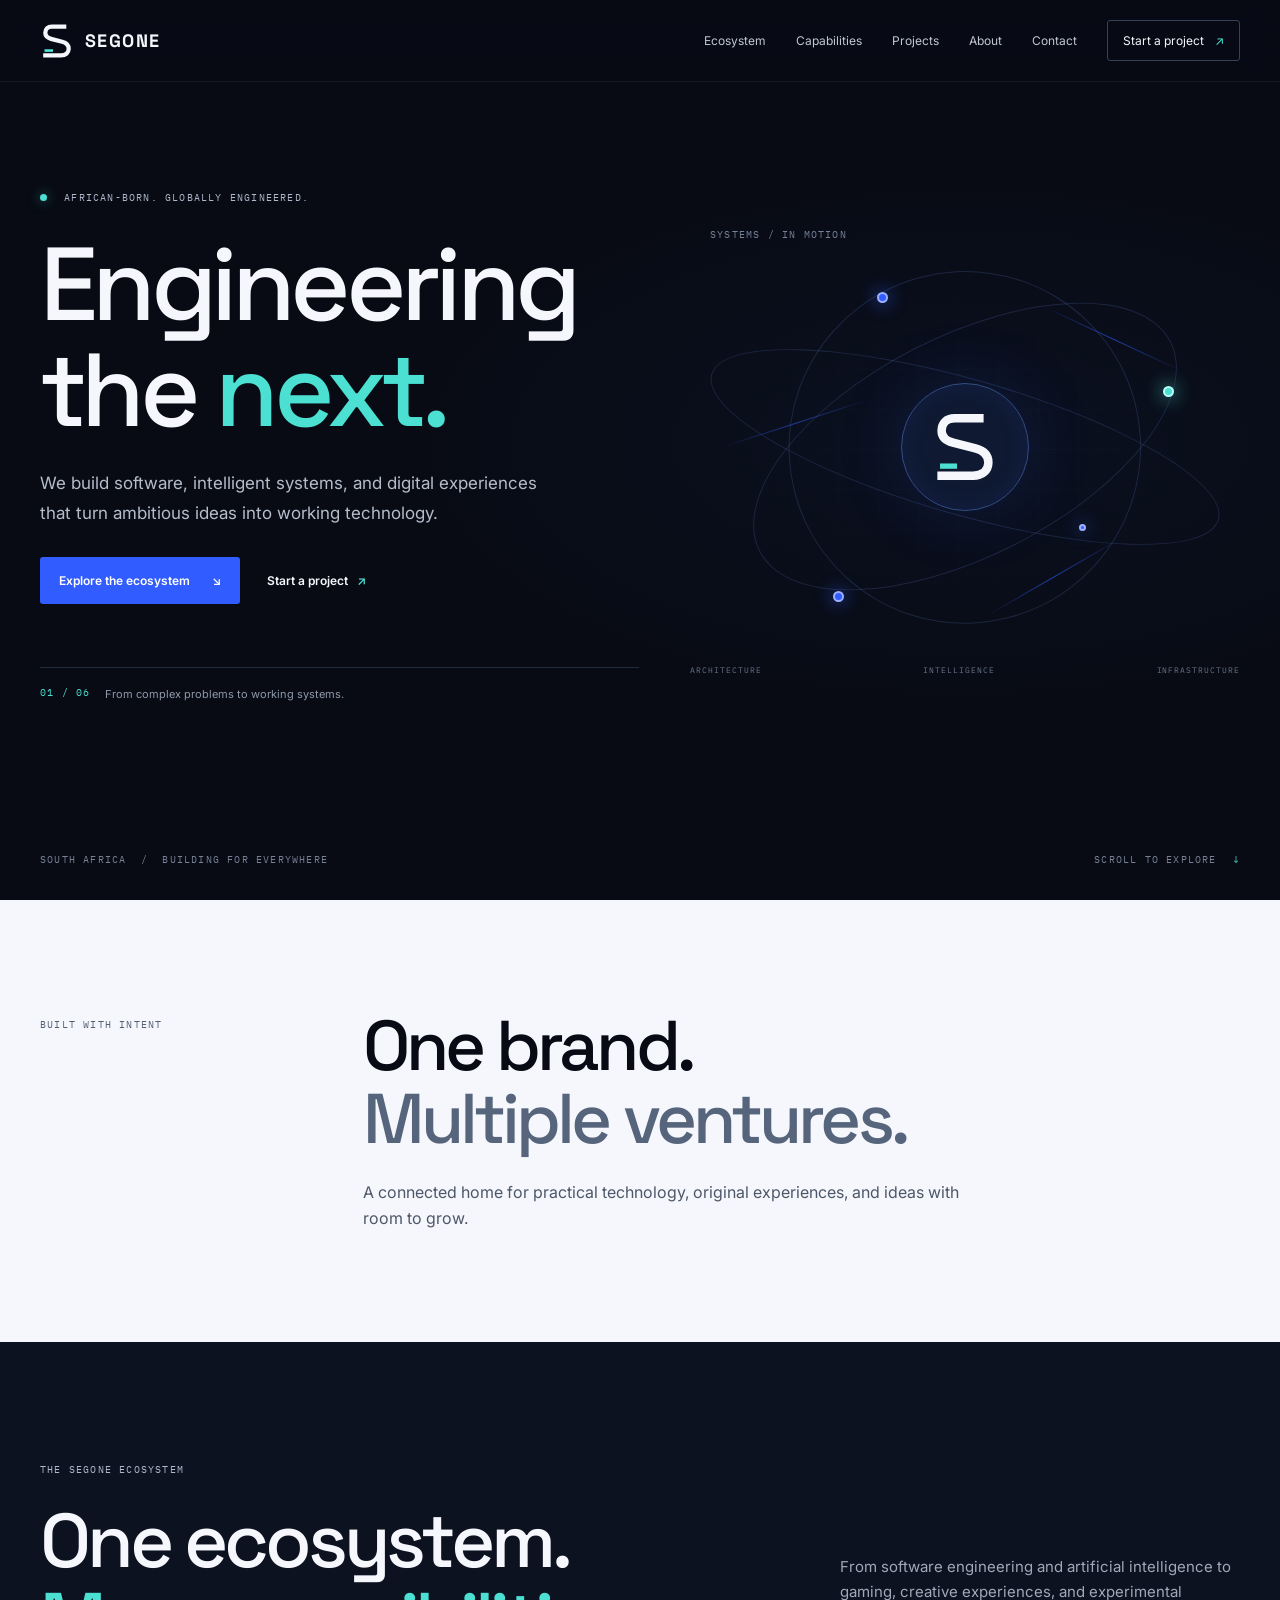
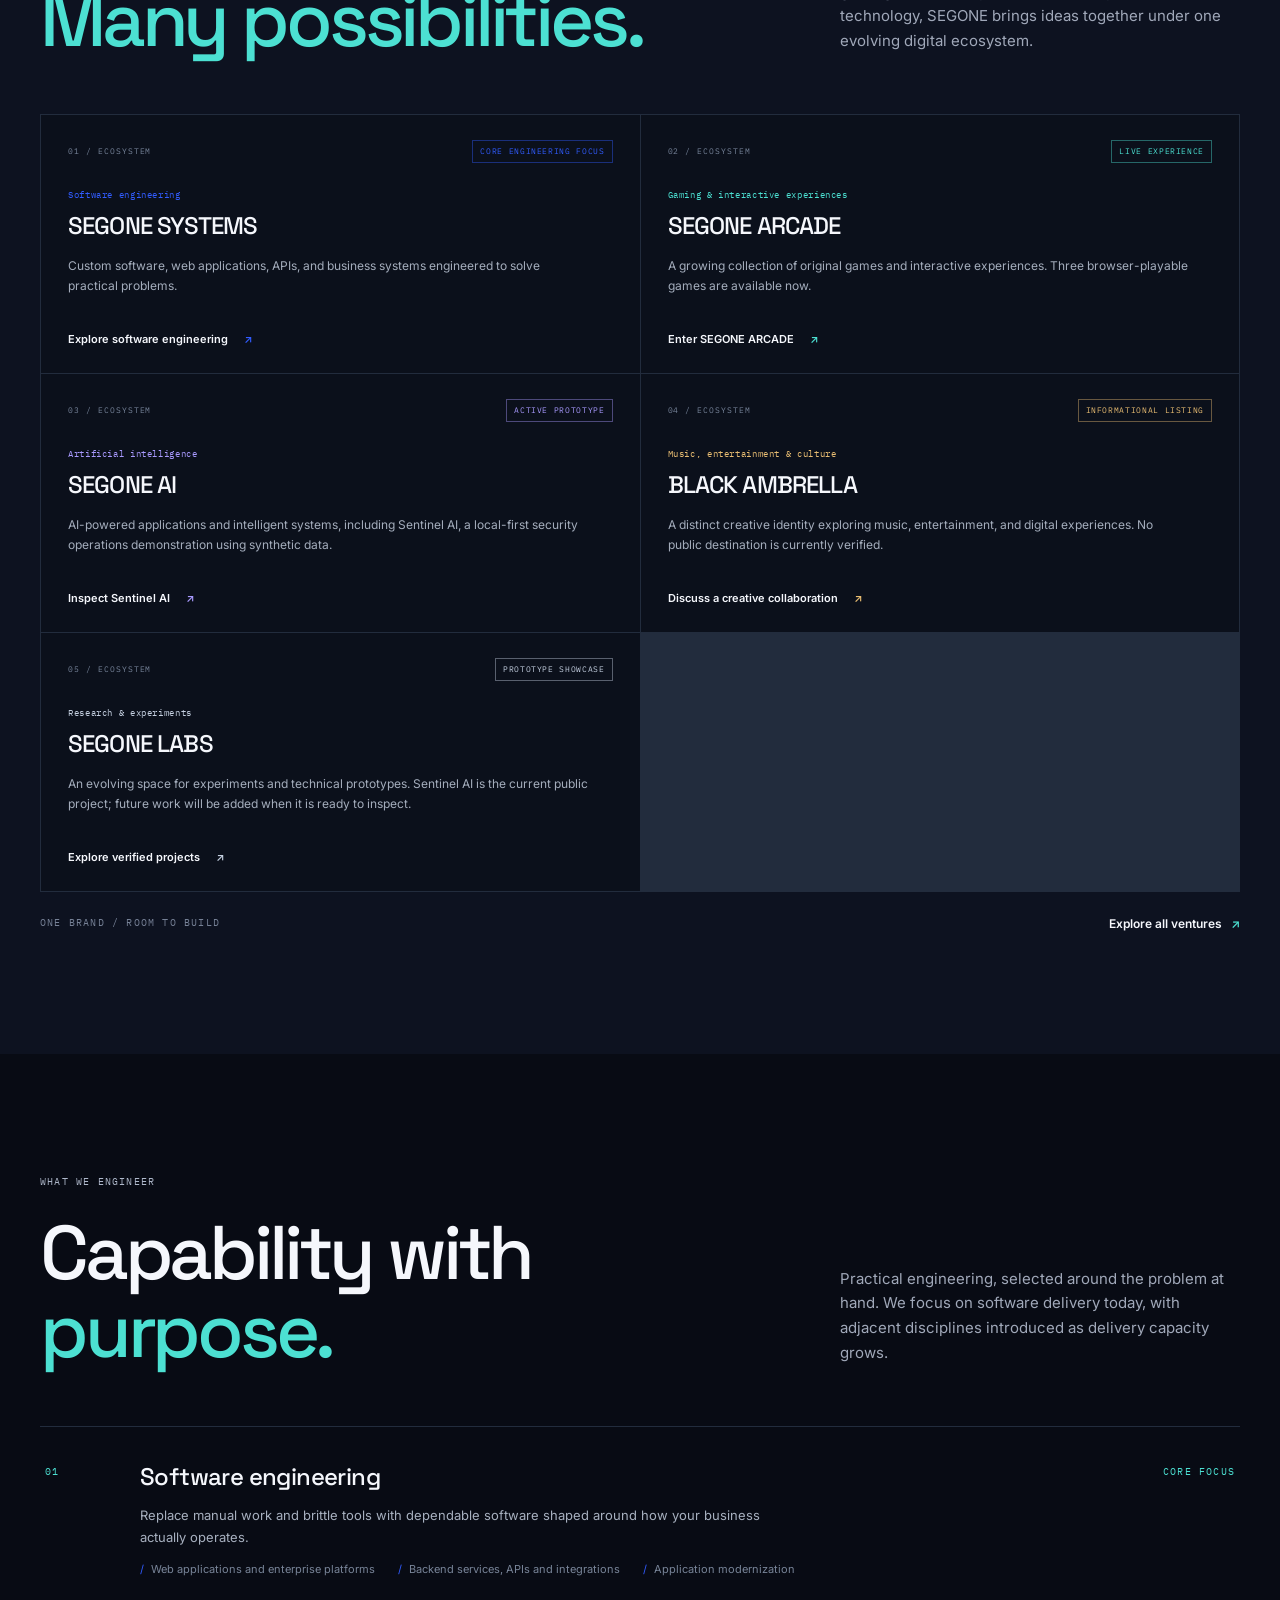
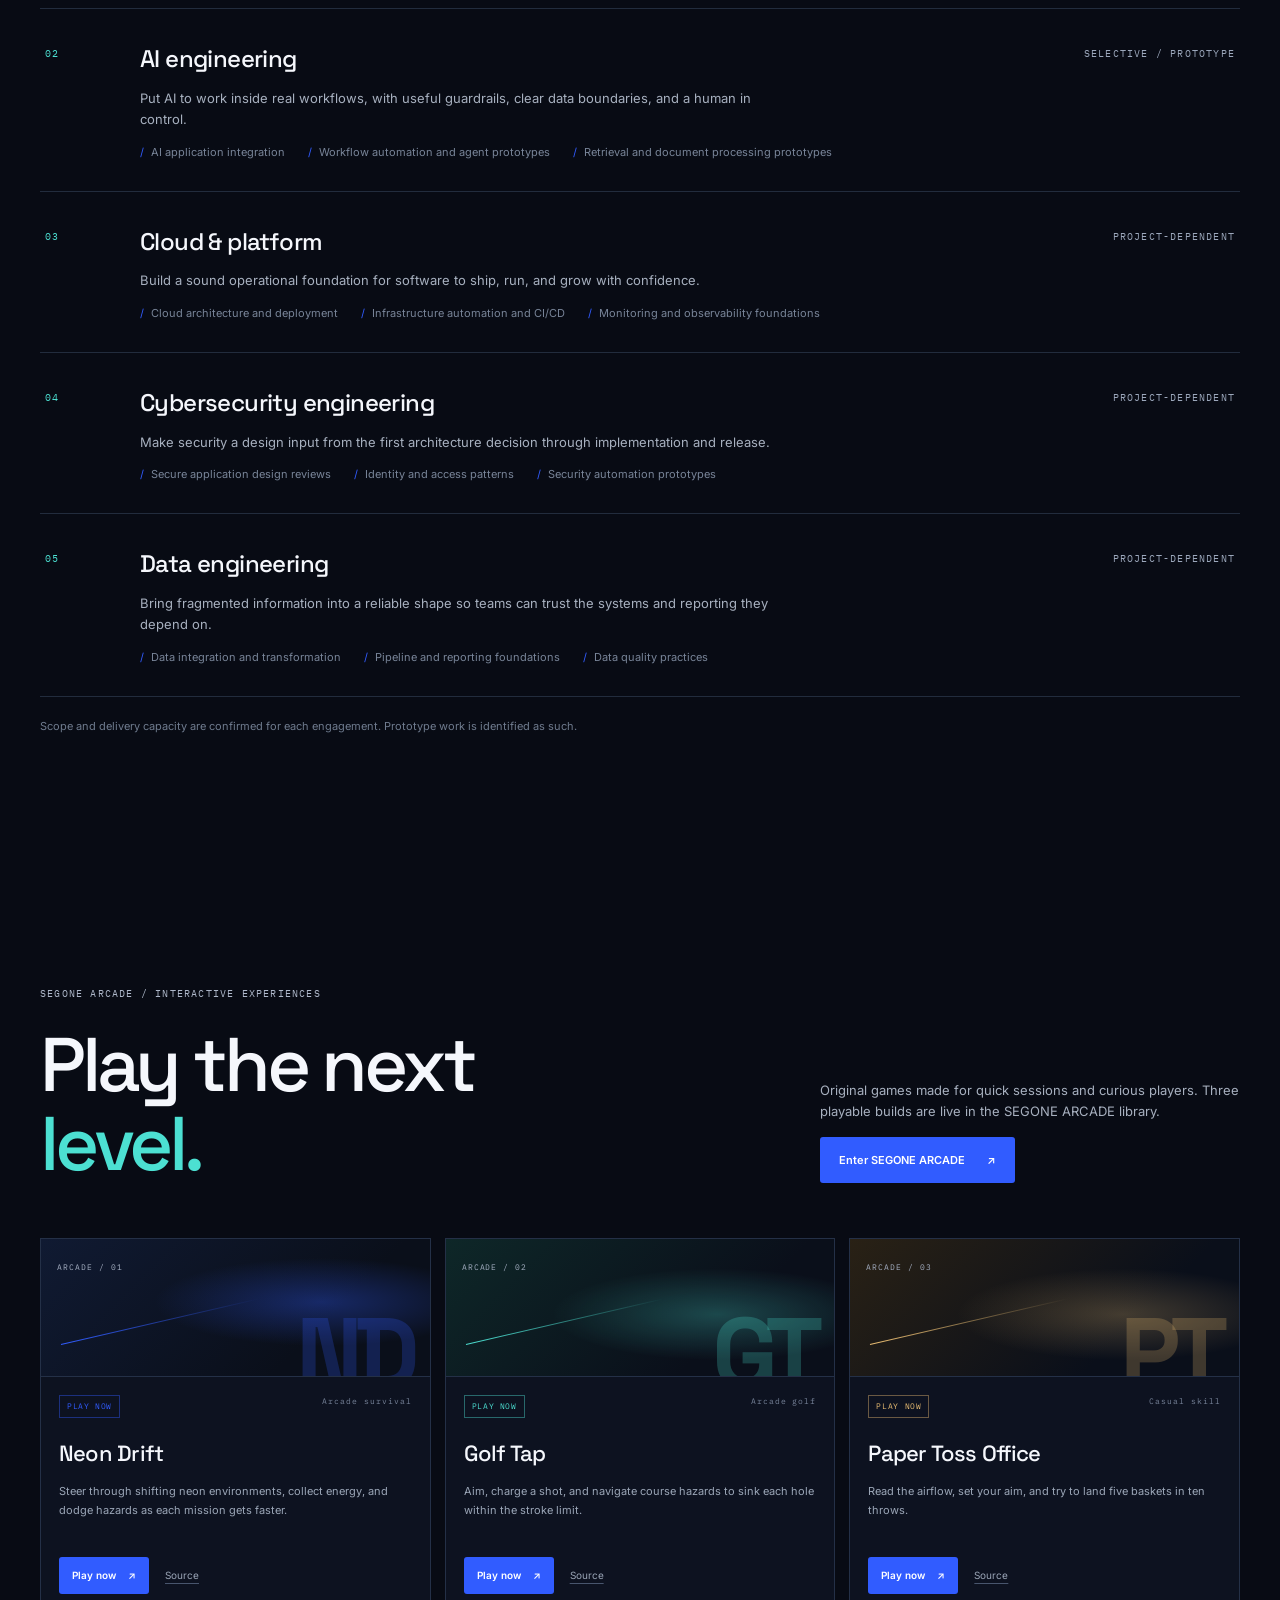
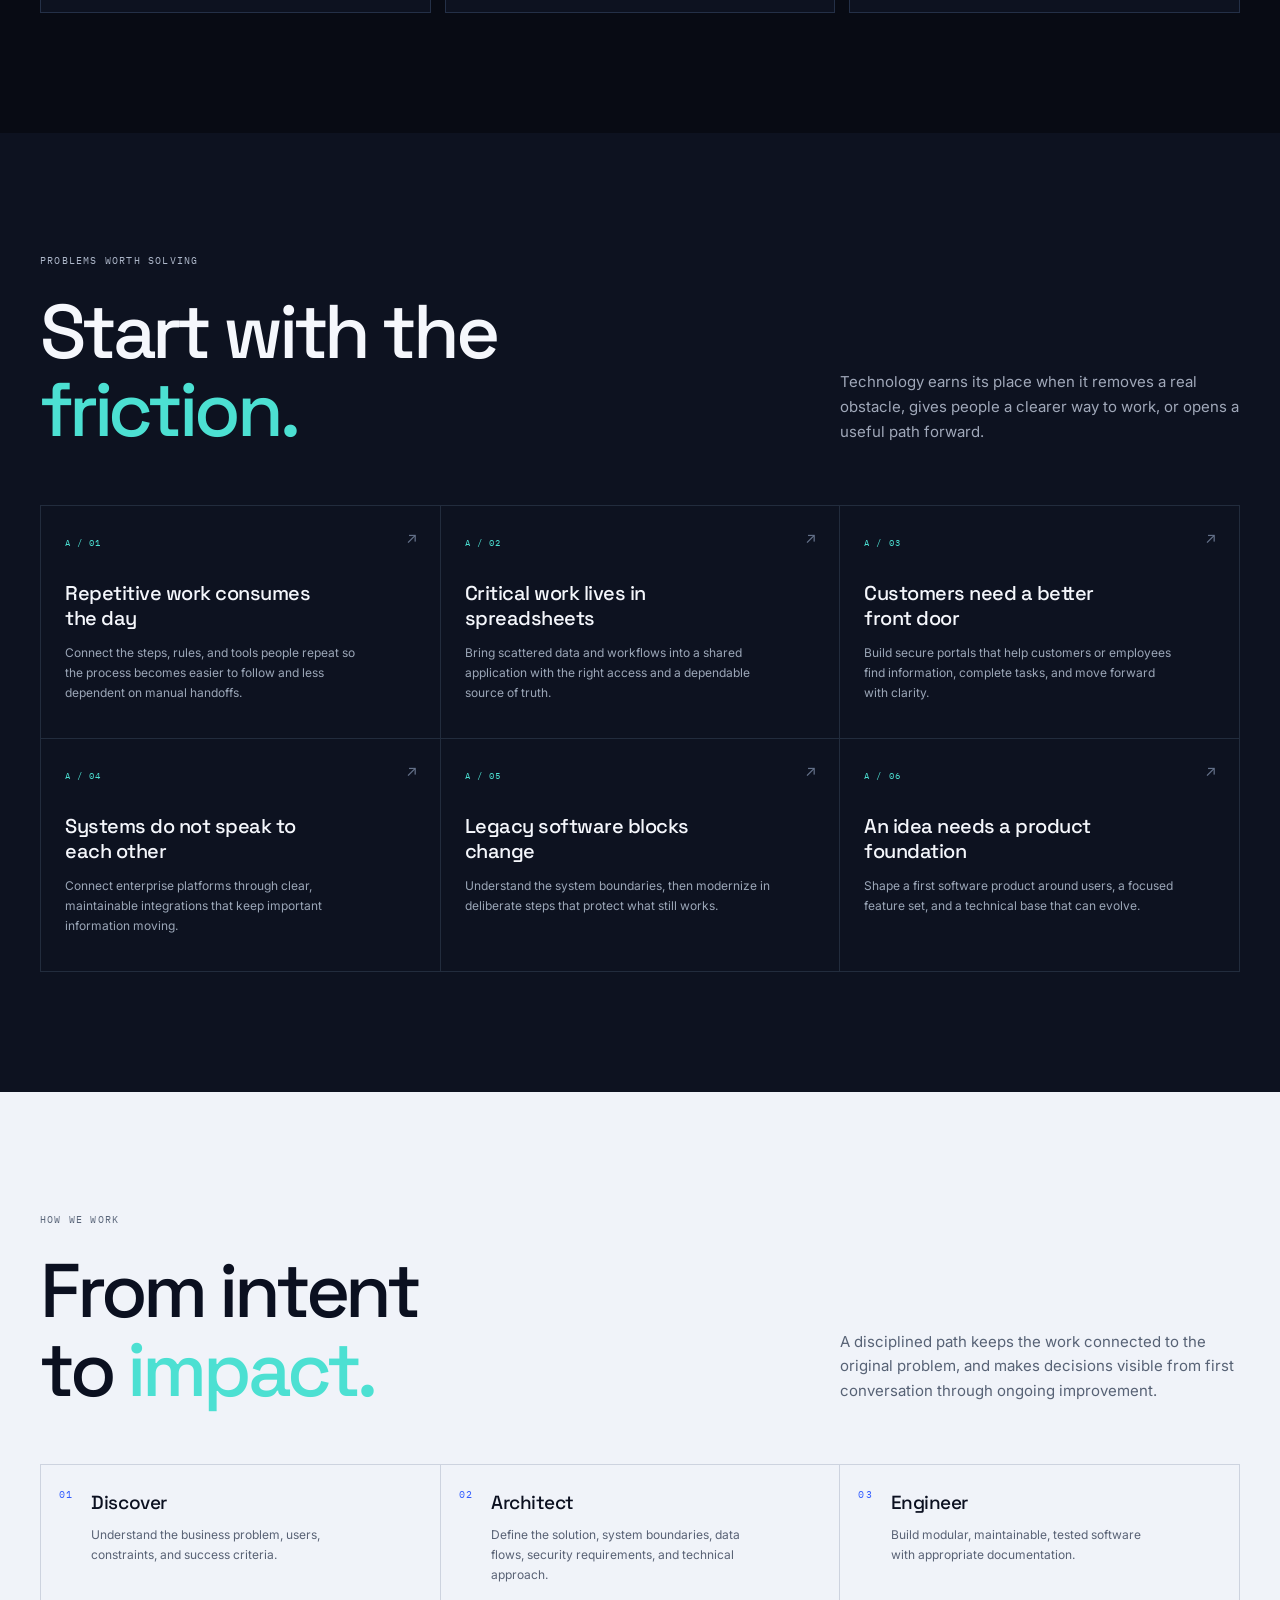
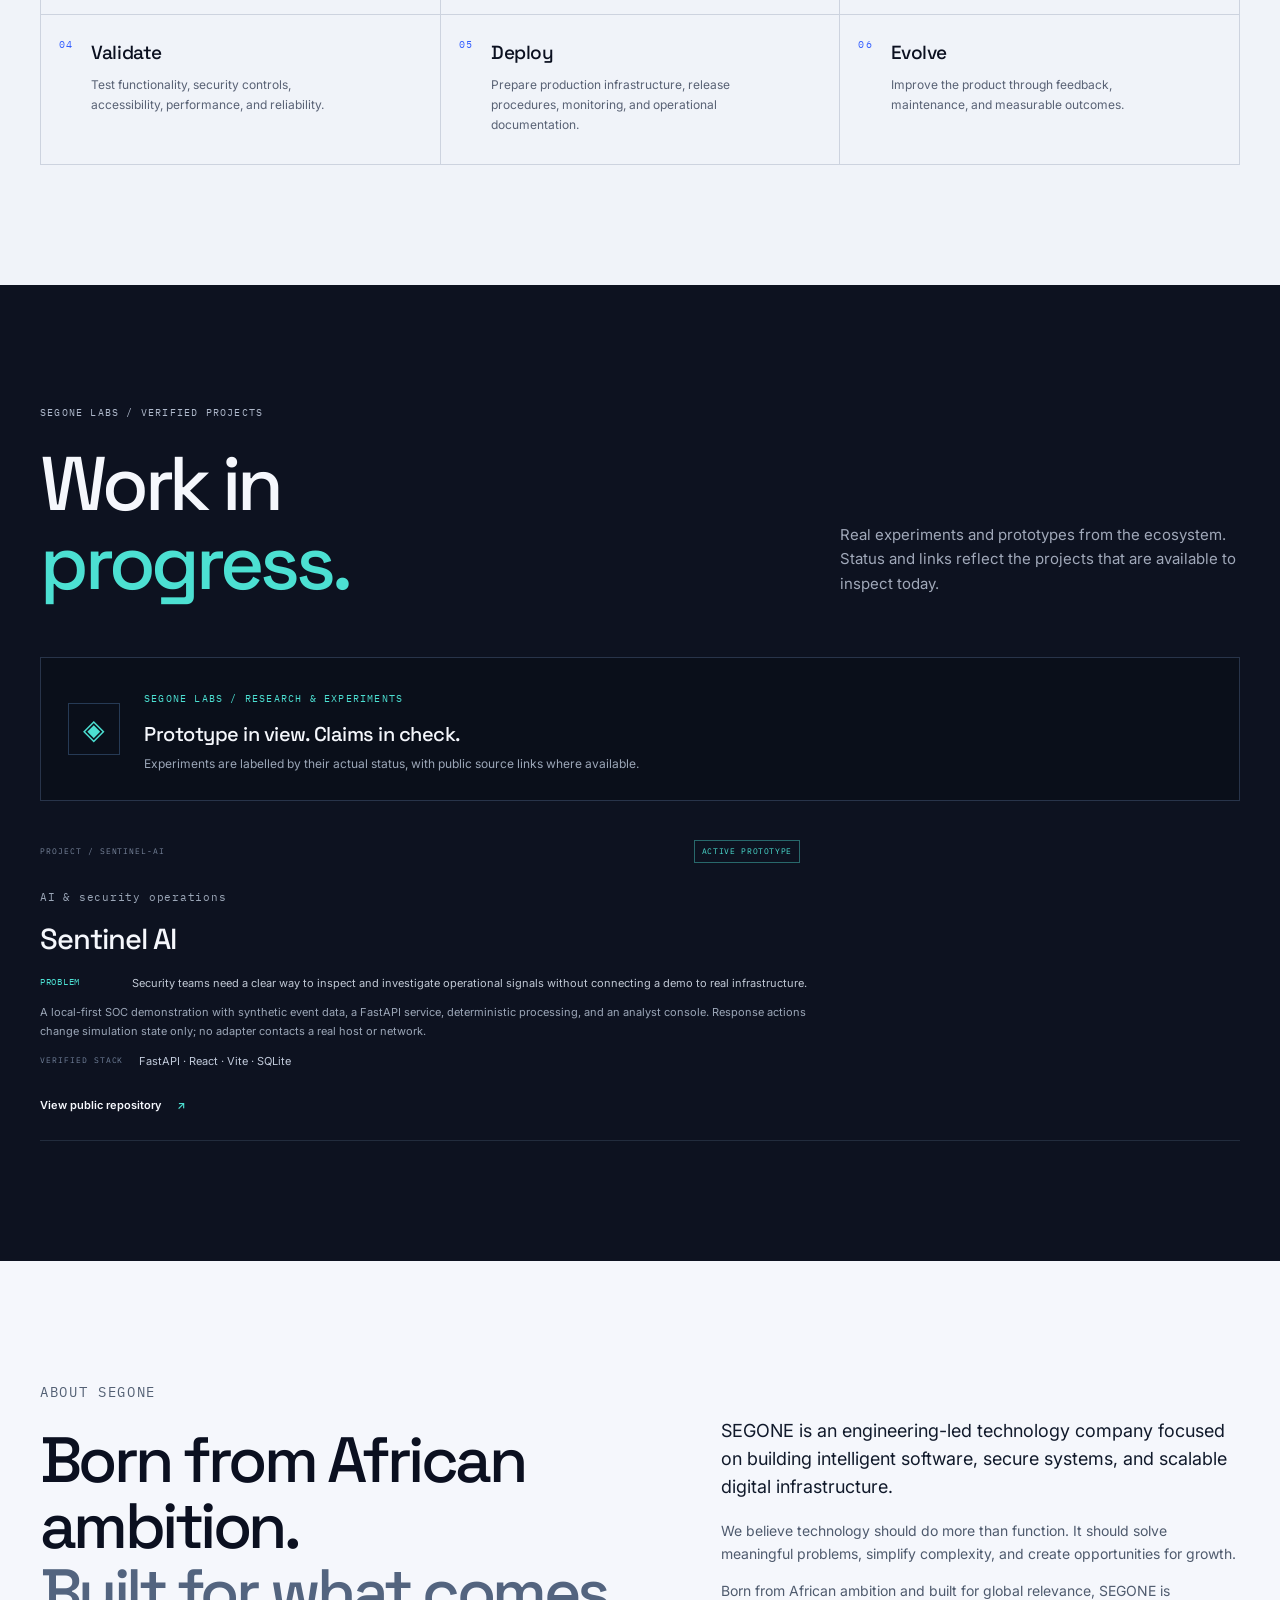
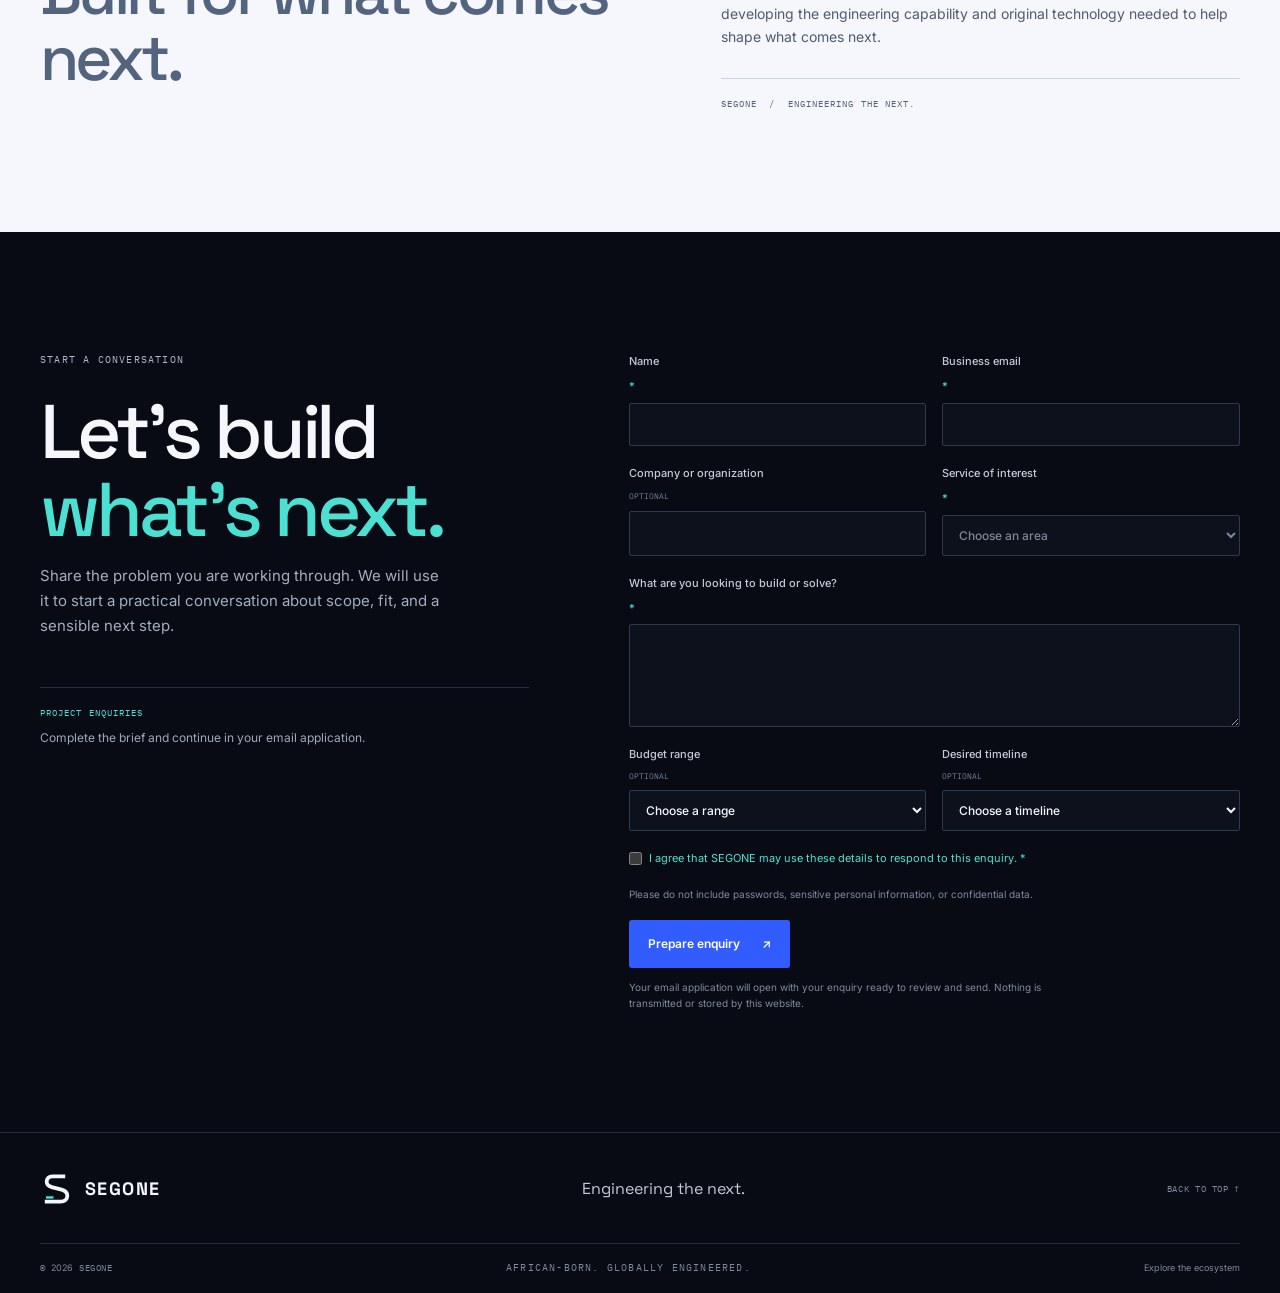
==== commit 642632f5: "Expand SEGONE into a venture ecosystem" ====
--- a/index.html
+++ b/index.html
@@ -4,29 +4,31 @@
   <meta charset="utf-8">
   <meta name="viewport" content="width=device-width, initial-scale=1">
   <meta name="theme-color" content="#080b14">
-  <meta name="description" content="SEGONE engineers intelligent software, secure digital systems, and scalable infrastructure to help businesses build what comes next.">
+  <meta name="description" content="Discover SEGONE's connected ventures in practical software, artificial intelligence, gaming, and experimental technology.">
   <meta property="og:type" content="website">
   <meta property="og:title" content="SEGONE — Engineering the next.">
-  <meta property="og:description" content="African-born. Globally engineered. Software, platforms, and intelligent systems built for what comes next.">
+  <meta property="og:description" content="One brand. Multiple ventures. Explore SEGONE software, AI, arcade games, and experimental technology.">
   <title>SEGONE — Engineering the next.</title>
-  <link rel="icon" href="/assets/segone-mark.svg" type="image/svg+xml">
+  <link rel="icon" href="assets/segone-mark.svg" type="image/svg+xml">
   <link rel="preconnect" href="https://fonts.googleapis.com">
   <link rel="preconnect" href="https://fonts.gstatic.com" crossorigin>
   <link href="https://fonts.googleapis.com/css2?family=IBM+Plex+Mono:wght@400;500&family=Inter:wght@400;500;600;700&family=Space+Grotesk:wght@400;500;600;700&display=swap" rel="stylesheet">
-  <link rel="stylesheet" href="/styles.css">
-  <script src="/script.js" defer></script>
+  <link rel="stylesheet" href="styles.css">
+  <script src="ecosystem-data.js" defer></script>
+  <script src="ecosystem.js" defer></script>
+  <script src="script.js" defer></script>
 </head>
 <body>
   <a class="skip-link" href="#main">Skip to content</a>
   <header class="site-header" id="top">
     <div class="container nav-wrap">
       <a class="brand" href="#top" aria-label="SEGONE home">
-        <img src="/assets/segone-mark.svg" alt="" width="34" height="34">
+        <img src="assets/segone-mark.svg" alt="" width="34" height="34">
         <span>SEGONE</span>
       </a>
       <button class="menu-toggle" type="button" aria-expanded="false" aria-controls="primary-nav" aria-label="Open navigation"><span></span><span></span></button>
       <nav id="primary-nav" class="primary-nav" aria-label="Main navigation">
-        <a href="#capabilities">Capabilities</a><a href="#solutions">Solutions</a><a href="#about">About</a><a href="#work">Projects</a><a href="#contact">Contact</a>
+        <a href="ventures/">Ecosystem</a><a href="#capabilities">Capabilities</a><a href="#work">Projects</a><a href="#about">About</a><a href="#contact">Contact</a>
         <a class="nav-cta" href="#contact">Start a project <span aria-hidden="true">↗</span></a>
       </nav>
     </div>
@@ -37,13 +39,13 @@
         <div class="hero-copy">
           <p class="eyebrow"><span class="status-dot"></span> AFRICAN-BORN. GLOBALLY ENGINEERED.</p>
           <h1>Engineering<br>the <span>next.</span></h1>
-          <p class="hero-lede">We engineer intelligent software, secure digital systems, and scalable infrastructure to help businesses solve complex problems and build what comes next.</p>
-          <div class="hero-actions"><a class="button button-primary" href="#capabilities">Explore our capabilities <span aria-hidden="true">↘</span></a><a class="text-link" href="#contact">Start a project <span aria-hidden="true">↗</span></a></div>
+          <p class="hero-lede">We build software, intelligent systems, and digital experiences that turn ambitious ideas into working technology.</p>
+          <div class="hero-actions"><a class="button button-primary" href="#ecosystem">Explore the ecosystem <span aria-hidden="true">↘</span></a><a class="text-link" href="#contact">Start a project <span aria-hidden="true">↗</span></a></div>
           <div class="hero-note"><span class="mono">01 / 06</span><span>From complex problems to working systems.</span></div>
         </div>
         <div class="system-visual" aria-label="Abstract systems architecture illustration" role="img">
           <div class="visual-label mono">SYSTEMS / IN MOTION</div><div class="orbit orbit-one"></div><div class="orbit orbit-two"></div><div class="orbit orbit-three"></div>
-          <div class="core"><img src="/assets/segone-mark.svg" alt="" width="76" height="76"></div>
+      <div class="core"><img src="assets/segone-mark.svg" alt="" width="76" height="76"></div>
           <span class="node node-a"></span><span class="node node-b"></span><span class="node node-c"></span><span class="node node-d"></span>
           <span class="trace trace-a"></span><span class="trace trace-b"></span><span class="trace trace-c"></span>
           <div class="visual-caption mono"><span>ARCHITECTURE</span><span>INTELLIGENCE</span><span>INFRASTRUCTURE</span></div>
@@ -52,7 +54,9 @@
       <div class="container hero-foot"><span class="mono">SOUTH AFRICA&nbsp; / &nbsp;BUILDING FOR EVERYWHERE</span><span class="scroll-cue">SCROLL TO EXPLORE <span aria-hidden="true">↓</span></span></div>
     </section>
 
-    <section class="intro section-pad"><div class="container intro-grid"><p class="eyebrow">BUILT WITH INTENT</p><h2>The future is not something we wait for. <span>It is something we engineer.</span></h2><p class="intro-copy">Complexity is inevitable. Confusion is optional. We turn ambitious ideas and stubborn business problems into clear, dependable digital systems.</p></div></section>
+    <section class="intro section-pad"><div class="container intro-grid"><p class="eyebrow">BUILT WITH INTENT</p><h2>One brand.<br><span>Multiple ventures.</span></h2><p class="intro-copy">A connected home for practical technology, original experiences, and ideas with room to grow.</p></div></section>
+
+    <section class="section-pad ecosystem" id="ecosystem"><div class="container"><div class="section-heading"><div><p class="eyebrow">THE SEGONE ECOSYSTEM</p><h2>One ecosystem.<br><span>Many possibilities.</span></h2></div><p>From software engineering and artificial intelligence to gaming, creative experiences, and experimental technology, SEGONE brings ideas together under one evolving digital ecosystem.</p></div><div class="venture-grid" data-venture-feature aria-live="polite"></div><div class="section-tail"><span class="mono">ONE BRAND / ROOM TO BUILD</span><a class="text-link" href="ventures/">Explore all ventures <span aria-hidden="true">↗</span></a></div></div></section>
 
     <section class="section-pad capabilities" id="capabilities"><div class="container"><div class="section-heading"><div><p class="eyebrow">WHAT WE ENGINEER</p><h2>Capability with<br><span>purpose.</span></h2></div><p>Practical engineering, selected around the problem at hand. We focus on software delivery today, with adjacent disciplines introduced as delivery capacity grows.</p></div>
       <div class="capability-list">
@@ -63,6 +67,8 @@
         <article class="capability"><span class="cap-index mono">05</span><div><h3>Data engineering</h3><p>Bring fragmented information into a reliable shape so teams can trust the systems and reporting they depend on.</p><ul><li>Data integration and transformation</li><li>Pipeline and reporting foundations</li><li>Data quality practices</li></ul></div><span class="cap-status planned">PROJECT-DEPENDENT</span></article>
       </div><p class="fine-print">Scope and delivery capacity are confirmed for each engagement. Prototype work is identified as such.</p>
     </div></section>
+
+    <section class="section-pad arcade" id="arcade"><div class="container"><div class="section-heading"><div><p class="eyebrow">SEGONE ARCADE / INTERACTIVE EXPERIENCES</p><h2>Play the next<br><span>level.</span></h2></div><div class="arcade-heading-copy"><p>Original games made for quick sessions and curious players. Three playable builds are live in the SEGONE ARCADE library.</p><a class="button button-primary" href="https://segone-arcade.pages.dev/" target="_blank" rel="noopener noreferrer">Enter SEGONE ARCADE <span aria-hidden="true">↗</span></a></div></div><div class="game-grid" data-game-showcase aria-live="polite"></div></div></section>
 
     <section class="section-pad solutions" id="solutions"><div class="container"><div class="section-heading"><div><p class="eyebrow">PROBLEMS WORTH SOLVING</p><h2>Start with the<br><span>friction.</span></h2></div><p>Technology earns its place when it removes a real obstacle, gives people a clearer way to work, or opens a useful path forward.</p></div>
       <div class="solution-grid">
@@ -79,9 +85,9 @@
       <ol class="steps"><li><span class="step-no mono">01</span><div><h3>Discover</h3><p>Understand the business problem, users, constraints, and success criteria.</p></div></li><li><span class="step-no mono">02</span><div><h3>Architect</h3><p>Define the solution, system boundaries, data flows, security requirements, and technical approach.</p></div></li><li><span class="step-no mono">03</span><div><h3>Engineer</h3><p>Build modular, maintainable, tested software with appropriate documentation.</p></div></li><li><span class="step-no mono">04</span><div><h3>Validate</h3><p>Test functionality, security controls, accessibility, performance, and reliability.</p></div></li><li><span class="step-no mono">05</span><div><h3>Deploy</h3><p>Prepare production infrastructure, release procedures, monitoring, and operational documentation.</p></div></li><li><span class="step-no mono">06</span><div><h3>Evolve</h3><p>Improve the product through feedback, maintenance, and measurable outcomes.</p></div></li></ol>
     </div></section>
 
-    <section class="section-pad work" id="work"><div class="container"><div class="section-heading"><div><p class="eyebrow">SELECTED WORK / LAB</p><h2>Built to be<br><span>useful.</span></h2></div><p>We are building our public engineering portfolio. These concept directions describe the kind of problems we explore; they are not client deployments or production products.</p></div>
-      <div class="lab-note"><span class="lab-symbol" aria-hidden="true">◈</span><div><span class="cap-status">ENGINEERING LAB / CONCEPT DIRECTIONS</span><h3>Ideas in the lab. No production claims.</h3><p>As work becomes ready to share, this space will carry verified project details, working demos, and repositories.</p></div></div>
-      <div class="concept-list"><div><span class="mono">LAB / 01</span><h3>AI-assisted operations</h3><p>Exploring safer ways to triage operational signals and surface useful context for human review.</p><span class="concept-state">CONCEPT DIRECTION</span></div><div><span class="mono">LAB / 02</span><h3>Intelligent business workflows</h3><p>Investigating how document understanding can remove friction from structured business processes.</p><span class="concept-state">CONCEPT DIRECTION</span></div><div><span class="mono">LAB / 03</span><h3>Cloud foundations</h3><p>Developing repeatable approaches to infrastructure configuration and application delivery.</p><span class="concept-state">CONCEPT DIRECTION</span></div></div>
+    <section class="section-pad work" id="work"><div class="container"><div class="section-heading"><div><p class="eyebrow">SEGONE LABS / VERIFIED PROJECTS</p><h2>Work in<br><span>progress.</span></h2></div><p>Real experiments and prototypes from the ecosystem. Status and links reflect the projects that are available to inspect today.</p></div>
+      <div class="lab-note"><span class="lab-symbol" aria-hidden="true">◈</span><div><span class="cap-status">SEGONE LABS / RESEARCH &amp; EXPERIMENTS</span><h3>Prototype in view. Claims in check.</h3><p>Experiments are labelled by their actual status, with public source links where available.</p></div></div>
+      <div class="project-grid" data-project-showcase aria-live="polite"></div>
     </div></section>
 
     <section class="section-pad about" id="about"><div class="container about-grid"><div><p class="eyebrow">ABOUT SEGONE</p><h2>Born from African ambition.<br><span>Built for what comes next.</span></h2></div><div><p class="about-lede">SEGONE is an engineering-led technology company focused on building intelligent software, secure systems, and scalable digital infrastructure.</p><p>We believe technology should do more than function. It should solve meaningful problems, simplify complexity, and create opportunities for growth.</p><p>Born from African ambition and built for global relevance, SEGONE is developing the engineering capability and original technology needed to help shape what comes next.</p><div class="about-signoff mono">SEGONE&nbsp; / &nbsp;ENGINEERING THE NEXT.</div></div></div></section>
@@ -100,6 +106,6 @@
       </form>
     </div></section>
   </main>
-  <footer class="site-footer"><div class="container footer-top"><a class="brand" href="#top"><img src="/assets/segone-mark.svg" alt="" width="30" height="30"><span>SEGONE</span></a><p>Engineering the next.</p><a class="footer-top-link" href="#top">BACK TO TOP ↑</a></div><div class="container footer-bottom"><span>© <span id="year"></span> SEGONE</span><span class="mono">AFRICAN-BORN. GLOBALLY ENGINEERED.</span><span>Built with intent.</span></div></footer>
+  <footer class="site-footer"><div class="container footer-top"><a class="brand" href="#top"><img src="assets/segone-mark.svg" alt="" width="30" height="30"><span>SEGONE</span></a><p>Engineering the next.</p><a class="footer-top-link" href="#top">BACK TO TOP ↑</a></div><div class="container footer-bottom"><span>© <span id="year"></span> SEGONE</span><span class="mono">AFRICAN-BORN. GLOBALLY ENGINEERED.</span><span><a href="ventures/">Explore the ecosystem</a></span></div></footer>
 </body>
 </html>
--- a/styles.css
+++ b/styles.css
@@ -3,3 +3,12 @@
 @media(max-width:700px){html{scroll-padding-top:72px}.container{width:calc(100% - 40px)}.site-header{height:68px}.brand{font-size:16px}.brand img{width:30px}.menu-toggle{display:flex;flex-direction:column;gap:5px;padding:10px;border:1px solid #354056;background:transparent;border-radius:2px;color:white}.menu-toggle span{width:18px;height:1px;background:#e8ecf5;transition:transform .2s}.menu-toggle[aria-expanded=true] span:first-child{transform:translateY(3px) rotate(45deg)}.menu-toggle[aria-expanded=true] span:last-child{transform:translateY(-3px) rotate(-45deg)}.primary-nav{position:absolute;left:0;right:0;top:67px;padding:18px 20px 24px;display:none;align-items:stretch;gap:0;flex-direction:column;background:#0b101b;border-bottom:1px solid var(--line)}.primary-nav.is-open{display:flex}.primary-nav a{padding:12px 4px;border-bottom:1px solid #1e293a}.primary-nav .nav-cta{margin-top:13px;text-align:center;border:1px solid #364259}.hero{padding-top:66px;min-height:auto;padding-bottom:23px}.hero-grid{grid-template-columns:1fr;gap:28px}.hero h1{font-size:clamp(59px,16vw,90px)}.hero-lede{font-size:15px;margin:20px 0 23px}.hero-note{margin-top:37px}.system-visual{height:290px;max-width:none;justify-self:stretch}.visual-label{left:0;font-size:8px}.visual-caption{font-size:6px}.core{width:96px;height:96px}.core img{width:54px}.hero-foot{gap:15px;font-size:7px}.section-pad{padding:76px 0}.intro{padding-block:72px}.intro-grid{grid-template-columns:1fr;gap:15px}.intro .eyebrow{margin:0}.intro h2{font-size:clamp(38px,10vw,57px)}.intro-copy{grid-column:1;font-size:14px}.section-heading{display:block;margin-bottom:32px}.section-heading h2,.contact h2{font-size:clamp(45px,12vw,65px)}.section-heading>p{margin-top:20px;font-size:13px}.capability{grid-template-columns:32px 1fr;gap:13px;padding:24px 0}.cap-index{font-size:9px}.capability h3{font-size:21px;margin-top:0}.cap-status{grid-column:2;grid-row:auto;font-size:8px;padding-top:0}.capability p{font-size:12px}.capability ul{display:grid;gap:5px}.solution-grid{grid-template-columns:1fr 1fr}.solution{min-height:220px;padding:18px 15px}.solution h3{font-size:17px;margin-top:24px}.solution p{font-size:11px}.steps{grid-template-columns:1fr 1fr}.steps li{padding:17px 12px;gap:11px;min-height:142px}.steps h3{font-size:16px}.steps p{font-size:11px}.concept-list{grid-template-columns:1fr}.concept-list>div{margin-right:0;padding:15px 0}.concept-list p{min-height:0}.lab-note{padding:18px;gap:15px}.lab-symbol{flex:none;width:42px;height:42px}.about-grid{grid-template-columns:1fr;gap:22px}.about h2{font-size:clamp(40px,10vw,58px)}.about-grid>div+div{padding-top:0}.contact-grid{grid-template-columns:1fr;gap:38px}.contact h2{font-size:58px}.contact-detail{margin-top:28px}.form-row{grid-template-columns:1fr;gap:16px}.footer-top p{display:none}.footer-bottom{gap:10px;flex-wrap:wrap;font-size:8px}.footer-bottom .mono{display:none}}
 @media(max-width:380px){.container{width:calc(100% - 32px)}.solution-grid{grid-template-columns:1fr}.solution{min-height:175px}.solution h3{max-width:none}.hero-actions{gap:17px}.button{padding:13px 14px;gap:12px;font-size:11px}.text-link{font-size:11px}.steps{grid-template-columns:1fr}.steps li{min-height:112px}}
 @media(prefers-reduced-motion:reduce){*,*::before,*::after{scroll-behavior:auto!important;transition:none!important;animation:none!important}}
+
+/* Ecosystem directory and verified venture showcases */
+.ecosystem{background:#0d1220}.venture-grid{display:grid;grid-template-columns:repeat(2,minmax(0,1fr));gap:1px;background:var(--line);border:1px solid var(--line)}
+.venture-card{--venture-accent:var(--cobalt);background:#0b101b;padding:25px 27px;min-height:250px;display:flex;flex-direction:column;align-items:flex-start}.venture--teal{--venture-accent:var(--teal)}.venture--violet{--venture-accent:#a99aff}.venture--amber{--venture-accent:#e9bd72}.venture--platinum{--venture-accent:#c5d0e1}.venture-card-top,.game-meta,.project-card-top{width:100%;display:flex;align-items:center;justify-content:space-between;gap:14px}.venture-card-top .mono,.project-card-top .mono{font-size:8px;color:#77849a}.status-badge{display:inline-flex;padding:5px 7px;border:1px solid color-mix(in srgb,var(--venture-accent,var(--teal)) 42%,transparent);color:var(--venture-accent,var(--teal));font-family:var(--font-mono);font-size:8px;letter-spacing:.08em;line-height:1.35}.venture-category{font-family:var(--font-mono);font-size:9px;color:var(--venture-accent,var(--teal));letter-spacing:.07em;margin:25px 0 4px}.venture-card h3,.game-card h3,.project-card h3{font-family:var(--font-head);font-size:24px;letter-spacing:-.035em;font-weight:500;margin:0 0 10px}.venture-description{color:#a4adbc;font-size:12px;max-width:520px;margin:0 0 20px}.venture-link{display:inline-flex;align-items:center;gap:16px;margin-top:auto;padding-top:14px;color:var(--platinum);font-size:11px;font-weight:600}.venture-link span{color:var(--venture-accent,var(--teal))}.venture-link:hover,.source-link:hover{color:var(--venture-accent,var(--teal));text-decoration:underline;text-underline-offset:4px}.section-tail{display:flex;align-items:center;justify-content:space-between;padding-top:22px;color:#768196;font-size:9px}.section-tail .text-link{color:var(--platinum)}
+.arcade{background:#080b14}.arcade-heading-copy{display:grid;justify-items:start;gap:14px;max-width:420px}.arcade-heading-copy p{margin:0;color:#a7b0bf;font-size:13px}.arcade-heading-copy .button{font-size:11px}.game-grid{display:grid;grid-template-columns:repeat(3,minmax(0,1fr));gap:14px}.game-card{--venture-accent:var(--cobalt);background:#0d1220;border:1px solid #243047;min-width:0}.game--teal{--venture-accent:var(--teal)}.game--amber{--venture-accent:#e9bd72}.game-art{height:138px;position:relative;overflow:hidden;background:radial-gradient(ellipse at 72% 46%,#315cff55,transparent 42%),linear-gradient(135deg,#101a32,#0a0f1a 70%);border-bottom:1px solid #243047;padding:14px 16px}.game--teal .game-art{background:radial-gradient(ellipse at 70% 55%,#4ce0d244,transparent 43%),linear-gradient(135deg,#0e2728,#0a0f1a 70%)}.game--amber .game-art{background:radial-gradient(ellipse at 70% 55%,#e9bd7240,transparent 43%),linear-gradient(135deg,#292115,#0a0f1a 70%)}.game-art .mono{font-size:8px;letter-spacing:.12em;color:#a7b1c4}.game-art-mark{position:absolute;right:20px;bottom:-28px;font-family:var(--font-head);font-size:100px;font-weight:700;letter-spacing:-.1em;line-height:1;color:color-mix(in srgb,var(--venture-accent) 24%,transparent)}.game-art-line{position:absolute;width:52%;height:1px;left:20px;bottom:31px;background:linear-gradient(90deg,var(--venture-accent),transparent);transform:rotate(-13deg);transform-origin:left}.game-card-body{padding:18px}.game-meta{align-items:start}.game-meta .mono{font-size:8px;text-align:right;color:#78849a}.game-card h3{font-size:22px;margin:17px 0 6px}.game-card p,.project-card>p{font-size:11px;color:#9ba6b7;line-height:1.7}.game-card p{min-height:60px}.game-actions{display:flex;align-items:center;gap:16px;margin-top:15px}.game-actions .button{padding:10px 13px;font-size:10px;gap:12px}.source-link{font-size:10px;color:#9ba6b7;text-decoration:underline;text-decoration-color:#48556d;text-underline-offset:4px}
+.project-grid{display:grid;grid-template-columns:minmax(0,1fr);margin-top:15px}.project-card{padding:24px 0;border-bottom:1px solid var(--line)}.project-card-top{max-width:760px}.project-card h3{font-size:29px;margin:8px 0}.project-card>p{max-width:800px}.project-card .project-problem{display:grid;grid-template-columns:80px 1fr;gap:12px;color:#c0c8d4}.project-problem strong{font-family:var(--font-mono);font-size:9px;color:var(--teal);font-weight:400;text-transform:uppercase;letter-spacing:.08em}.project-stack{display:flex;gap:16px;align-items:center;color:#c1cada!important}.project-stack .mono{font-size:8px;color:#718099}
+.directory-hero{padding-top:100px;padding-bottom:86px;background:radial-gradient(ellipse at 83% 42%,rgba(49,92,255,.16),transparent 38%)}.directory-hero h1{font-family:var(--font-head);font-size:clamp(54px,8vw,96px);font-weight:500;letter-spacing:-.06em;line-height:1.02;margin:0;max-width:900px}.directory-hero h1 span,.directory-section .section-heading h2 span,.directory-arcade h2 span,.directory-cta h2 span{color:var(--teal)}.directory-hero .hero-lede{max-width:700px;margin:24px 0}.directory-section{background:#0d1220}.venture-grid-directory{grid-template-columns:repeat(3,minmax(0,1fr))}.venture-grid-directory .venture-card{min-height:300px}.directory-arcade{background:var(--platinum);color:#0b1020}.directory-arcade-grid{display:grid;grid-template-columns:1fr .8fr;align-items:end;gap:60px}.directory-arcade .eyebrow{color:#58667c}.directory-arcade h2,.directory-cta h2{font-family:var(--font-head);font-weight:500;font-size:clamp(44px,6vw,72px);letter-spacing:-.055em;line-height:1.03;margin:0}.directory-arcade h2 span{color:#56647c}.directory-arcade-grid>div+div p{color:#4f5b6e;font-size:14px;margin:0 0 20px}.directory-cta{background:#0d1220}.directory-cta h2{font-size:clamp(52px,7vw,86px);margin-bottom:25px}
+@media(max-width:900px){.venture-grid-directory{grid-template-columns:repeat(2,minmax(0,1fr))}.game-grid{grid-template-columns:repeat(2,minmax(0,1fr))}.game-card:last-child{grid-column:span 2}.directory-arcade-grid{gap:30px}}
+@media(max-width:700px){.venture-grid,.venture-grid-directory{grid-template-columns:1fr}.venture-card{min-height:225px;padding:22px}.venture-category{margin-top:20px}.game-grid{grid-template-columns:1fr}.game-card:last-child{grid-column:auto}.game-art{height:125px}.game-card p{min-height:0}.section-tail{align-items:flex-start;gap:15px;flex-direction:column}.directory-hero{padding-top:68px;padding-bottom:67px}.directory-hero h1{font-size:clamp(49px,13vw,72px)}.directory-hero .hero-lede{font-size:14px}.directory-arcade-grid{grid-template-columns:1fr;gap:22px}.directory-arcade h2{font-size:54px}.project-card .project-problem{grid-template-columns:1fr;gap:4px}.project-card-top{align-items:flex-start;flex-direction:column}.project-stack{align-items:flex-start;flex-direction:column;gap:5px}}
